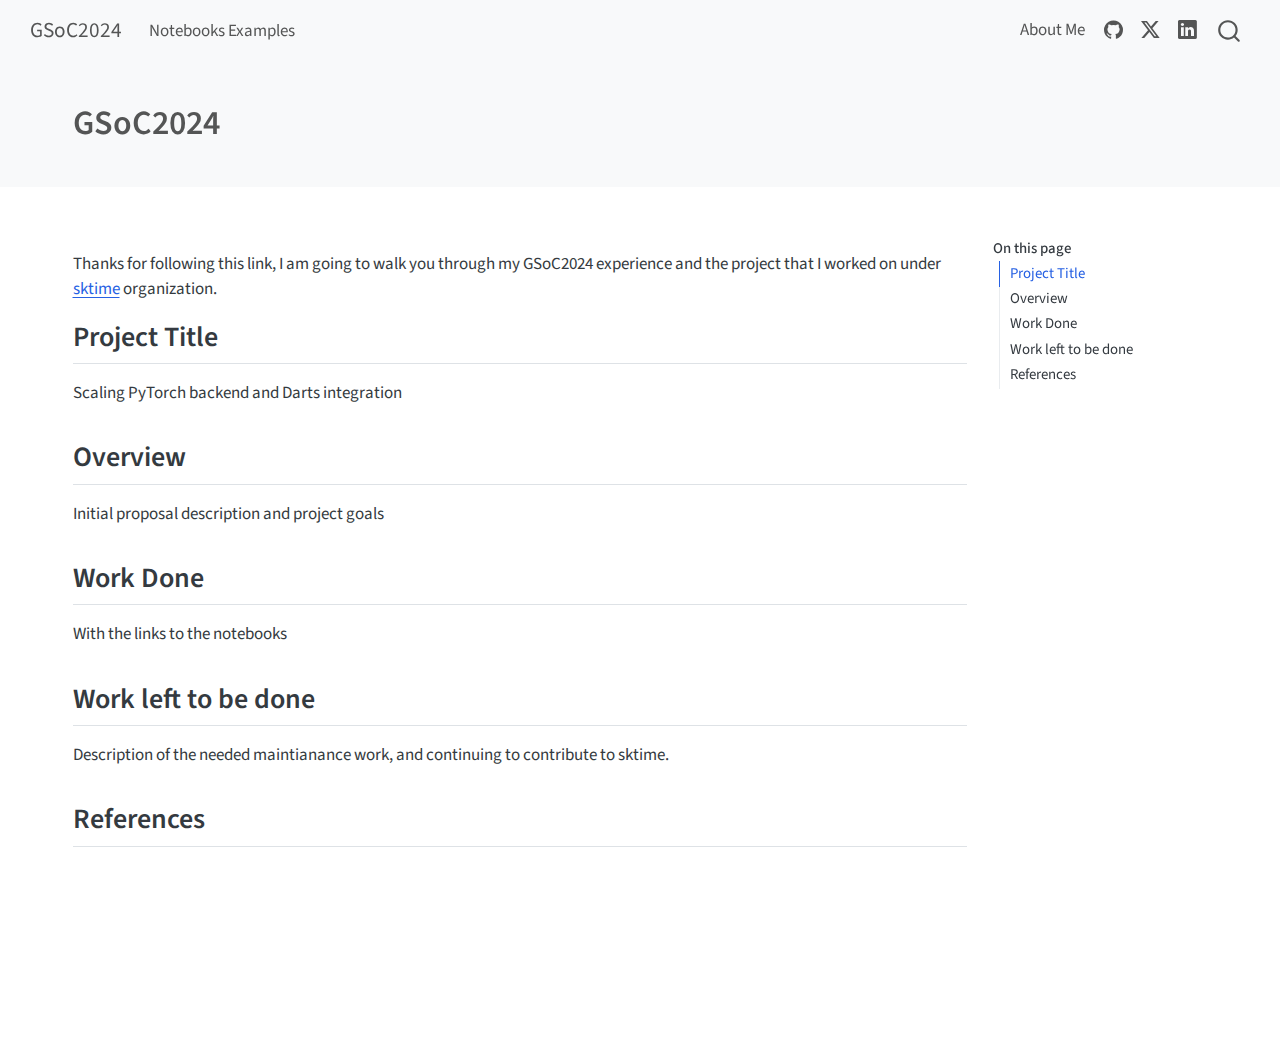
==== index.html @ 00f56cf3 "Built site for gh-pages" ====
<!DOCTYPE html>
<html xmlns="http://www.w3.org/1999/xhtml" lang="en" xml:lang="en"><head>

<meta charset="utf-8">
<meta name="generator" content="quarto-1.5.56">

<meta name="viewport" content="width=device-width, initial-scale=1.0, user-scalable=yes">


<title>GSoC2024</title>
<style>
code{white-space: pre-wrap;}
span.smallcaps{font-variant: small-caps;}
div.columns{display: flex; gap: min(4vw, 1.5em);}
div.column{flex: auto; overflow-x: auto;}
div.hanging-indent{margin-left: 1.5em; text-indent: -1.5em;}
ul.task-list{list-style: none;}
ul.task-list li input[type="checkbox"] {
  width: 0.8em;
  margin: 0 0.8em 0.2em -1em; /* quarto-specific, see https://github.com/quarto-dev/quarto-cli/issues/4556 */ 
  vertical-align: middle;
}
</style>


<script src="site_libs/quarto-nav/quarto-nav.js"></script>
<script src="site_libs/quarto-nav/headroom.min.js"></script>
<script src="site_libs/clipboard/clipboard.min.js"></script>
<script src="site_libs/quarto-search/autocomplete.umd.js"></script>
<script src="site_libs/quarto-search/fuse.min.js"></script>
<script src="site_libs/quarto-search/quarto-search.js"></script>
<meta name="quarto:offset" content="./">
<script src="site_libs/quarto-html/quarto.js"></script>
<script src="site_libs/quarto-html/popper.min.js"></script>
<script src="site_libs/quarto-html/tippy.umd.min.js"></script>
<script src="site_libs/quarto-html/anchor.min.js"></script>
<link href="site_libs/quarto-html/tippy.css" rel="stylesheet">
<link href="site_libs/quarto-html/quarto-syntax-highlighting.css" rel="stylesheet" id="quarto-text-highlighting-styles">
<script src="site_libs/bootstrap/bootstrap.min.js"></script>
<link href="site_libs/bootstrap/bootstrap-icons.css" rel="stylesheet">
<link href="site_libs/bootstrap/bootstrap.min.css" rel="stylesheet" id="quarto-bootstrap" data-mode="light">
<script id="quarto-search-options" type="application/json">{
  "location": "navbar",
  "copy-button": false,
  "collapse-after": 3,
  "panel-placement": "end",
  "type": "overlay",
  "limit": 50,
  "keyboard-shortcut": [
    "f",
    "/",
    "s"
  ],
  "show-item-context": false,
  "language": {
    "search-no-results-text": "No results",
    "search-matching-documents-text": "matching documents",
    "search-copy-link-title": "Copy link to search",
    "search-hide-matches-text": "Hide additional matches",
    "search-more-match-text": "more match in this document",
    "search-more-matches-text": "more matches in this document",
    "search-clear-button-title": "Clear",
    "search-text-placeholder": "",
    "search-detached-cancel-button-title": "Cancel",
    "search-submit-button-title": "Submit",
    "search-label": "Search"
  }
}</script>


<link rel="stylesheet" href="styles.css">
</head>

<body class="nav-fixed">

<div id="quarto-search-results"></div>
  <header id="quarto-header" class="headroom fixed-top quarto-banner">
    <nav class="navbar navbar-expand-lg " data-bs-theme="dark">
      <div class="navbar-container container-fluid">
      <div class="navbar-brand-container mx-auto">
    <a class="navbar-brand" href="./index.html">
    <span class="navbar-title">GSoC2024</span>
    </a>
  </div>
            <div id="quarto-search" class="" title="Search"></div>
          <button class="navbar-toggler" type="button" data-bs-toggle="collapse" data-bs-target="#navbarCollapse" aria-controls="navbarCollapse" role="menu" aria-expanded="false" aria-label="Toggle navigation" onclick="if (window.quartoToggleHeadroom) { window.quartoToggleHeadroom(); }">
  <span class="navbar-toggler-icon"></span>
</button>
          <div class="collapse navbar-collapse" id="navbarCollapse">
            <ul class="navbar-nav navbar-nav-scroll me-auto">
  <li class="nav-item">
    <a class="nav-link" href="./examples/examples.html"> 
<span class="menu-text">Notebooks Examples</span></a>
  </li>  
</ul>
            <ul class="navbar-nav navbar-nav-scroll ms-auto">
  <li class="nav-item">
    <a class="nav-link" href="https://fnhirwa.github.io"> 
<span class="menu-text">About Me</span></a>
  </li>  
  <li class="nav-item compact">
    <a class="nav-link" href="https://github.com/fnhirwa"> <i class="bi bi-github" role="img">
</i> 
<span class="menu-text"></span></a>
  </li>  
  <li class="nav-item compact">
    <a class="nav-link" href="https://x.com/fnhirwa"> <i class="bi bi-twitter-x" role="img">
</i> 
<span class="menu-text"></span></a>
  </li>  
  <li class="nav-item compact">
    <a class="nav-link" href="https://www.linkedin.com/in/fnhirwa"> <i class="bi bi-linkedin" role="img">
</i> 
<span class="menu-text"></span></a>
  </li>  
</ul>
          </div> <!-- /navcollapse -->
            <div class="quarto-navbar-tools">
</div>
      </div> <!-- /container-fluid -->
    </nav>
</header>
<!-- content -->
<header id="title-block-header" class="quarto-title-block default page-columns page-full">
  <div class="quarto-title-banner page-columns page-full">
    <div class="quarto-title column-page-left">
      <h1 class="title">GSoC2024</h1>
                      </div>
  </div>
    
  
  <div class="quarto-title-meta column-page-left">

      
    
      
    </div>
    
  
  </header><div id="quarto-content" class="quarto-container page-columns page-rows-contents page-layout-full page-navbar">
<!-- sidebar -->
<!-- margin-sidebar -->
    <div id="quarto-margin-sidebar" class="sidebar margin-sidebar">
        <nav id="TOC" role="doc-toc" class="toc-active">
    <h2 id="toc-title">On this page</h2>
   
  <ul>
  <li><a href="#project-title" id="toc-project-title" class="nav-link active" data-scroll-target="#project-title">Project Title</a></li>
  <li><a href="#overview" id="toc-overview" class="nav-link" data-scroll-target="#overview">Overview</a></li>
  <li><a href="#work-done" id="toc-work-done" class="nav-link" data-scroll-target="#work-done">Work Done</a></li>
  <li><a href="#work-left-to-be-done" id="toc-work-left-to-be-done" class="nav-link" data-scroll-target="#work-left-to-be-done">Work left to be done</a></li>
  <li><a href="#references" id="toc-references" class="nav-link" data-scroll-target="#references">References</a></li>
  </ul>
</nav>
    </div>
<!-- main -->
<main class="content quarto-banner-title-block column-page-left" id="quarto-document-content">





<p>Thanks for following this link, I am going to walk you through my GSoC2024 experience and the project that I worked on under <a href="">sktime</a> organization.</p>
<section id="project-title" class="level2">
<h2 class="anchored" data-anchor-id="project-title">Project Title</h2>
<p>Scaling PyTorch backend and Darts integration</p>
</section>
<section id="overview" class="level2">
<h2 class="anchored" data-anchor-id="overview">Overview</h2>
<p>Initial proposal description and project goals</p>
</section>
<section id="work-done" class="level2">
<h2 class="anchored" data-anchor-id="work-done">Work Done</h2>
<p>With the links to the notebooks</p>
</section>
<section id="work-left-to-be-done" class="level2">
<h2 class="anchored" data-anchor-id="work-left-to-be-done">Work left to be done</h2>
<p>Description of the needed maintianance work, and continuing to contribute to sktime.</p>
</section>
<section id="references" class="level2">
<h2 class="anchored" data-anchor-id="references">References</h2>


</section>

</main> <!-- /main -->
<script id="quarto-html-after-body" type="application/javascript">
window.document.addEventListener("DOMContentLoaded", function (event) {
  const toggleBodyColorMode = (bsSheetEl) => {
    const mode = bsSheetEl.getAttribute("data-mode");
    const bodyEl = window.document.querySelector("body");
    if (mode === "dark") {
      bodyEl.classList.add("quarto-dark");
      bodyEl.classList.remove("quarto-light");
    } else {
      bodyEl.classList.add("quarto-light");
      bodyEl.classList.remove("quarto-dark");
    }
  }
  const toggleBodyColorPrimary = () => {
    const bsSheetEl = window.document.querySelector("link#quarto-bootstrap");
    if (bsSheetEl) {
      toggleBodyColorMode(bsSheetEl);
    }
  }
  toggleBodyColorPrimary();  
  const icon = "";
  const anchorJS = new window.AnchorJS();
  anchorJS.options = {
    placement: 'right',
    icon: icon
  };
  anchorJS.add('.anchored');
  const isCodeAnnotation = (el) => {
    for (const clz of el.classList) {
      if (clz.startsWith('code-annotation-')) {                     
        return true;
      }
    }
    return false;
  }
  const onCopySuccess = function(e) {
    // button target
    const button = e.trigger;
    // don't keep focus
    button.blur();
    // flash "checked"
    button.classList.add('code-copy-button-checked');
    var currentTitle = button.getAttribute("title");
    button.setAttribute("title", "Copied!");
    let tooltip;
    if (window.bootstrap) {
      button.setAttribute("data-bs-toggle", "tooltip");
      button.setAttribute("data-bs-placement", "left");
      button.setAttribute("data-bs-title", "Copied!");
      tooltip = new bootstrap.Tooltip(button, 
        { trigger: "manual", 
          customClass: "code-copy-button-tooltip",
          offset: [0, -8]});
      tooltip.show();    
    }
    setTimeout(function() {
      if (tooltip) {
        tooltip.hide();
        button.removeAttribute("data-bs-title");
        button.removeAttribute("data-bs-toggle");
        button.removeAttribute("data-bs-placement");
      }
      button.setAttribute("title", currentTitle);
      button.classList.remove('code-copy-button-checked');
    }, 1000);
    // clear code selection
    e.clearSelection();
  }
  const getTextToCopy = function(trigger) {
      const codeEl = trigger.previousElementSibling.cloneNode(true);
      for (const childEl of codeEl.children) {
        if (isCodeAnnotation(childEl)) {
          childEl.remove();
        }
      }
      return codeEl.innerText;
  }
  const clipboard = new window.ClipboardJS('.code-copy-button:not([data-in-quarto-modal])', {
    text: getTextToCopy
  });
  clipboard.on('success', onCopySuccess);
  if (window.document.getElementById('quarto-embedded-source-code-modal')) {
    // For code content inside modals, clipBoardJS needs to be initialized with a container option
    // TODO: Check when it could be a function (https://github.com/zenorocha/clipboard.js/issues/860)
    const clipboardModal = new window.ClipboardJS('.code-copy-button[data-in-quarto-modal]', {
      text: getTextToCopy,
      container: window.document.getElementById('quarto-embedded-source-code-modal')
    });
    clipboardModal.on('success', onCopySuccess);
  }
    var localhostRegex = new RegExp(/^(?:http|https):\/\/localhost\:?[0-9]*\//);
    var mailtoRegex = new RegExp(/^mailto:/);
      var filterRegex = new RegExp("https:\/\/fnhirwa\.github\.io\/GSoC2024");
    var isInternal = (href) => {
        return filterRegex.test(href) || localhostRegex.test(href) || mailtoRegex.test(href);
    }
    // Inspect non-navigation links and adorn them if external
 	var links = window.document.querySelectorAll('a[href]:not(.nav-link):not(.navbar-brand):not(.toc-action):not(.sidebar-link):not(.sidebar-item-toggle):not(.pagination-link):not(.no-external):not([aria-hidden]):not(.dropdown-item):not(.quarto-navigation-tool):not(.about-link)');
    for (var i=0; i<links.length; i++) {
      const link = links[i];
      if (!isInternal(link.href)) {
        // undo the damage that might have been done by quarto-nav.js in the case of
        // links that we want to consider external
        if (link.dataset.originalHref !== undefined) {
          link.href = link.dataset.originalHref;
        }
      }
    }
  function tippyHover(el, contentFn, onTriggerFn, onUntriggerFn) {
    const config = {
      allowHTML: true,
      maxWidth: 500,
      delay: 100,
      arrow: false,
      appendTo: function(el) {
          return el.parentElement;
      },
      interactive: true,
      interactiveBorder: 10,
      theme: 'quarto',
      placement: 'bottom-start',
    };
    if (contentFn) {
      config.content = contentFn;
    }
    if (onTriggerFn) {
      config.onTrigger = onTriggerFn;
    }
    if (onUntriggerFn) {
      config.onUntrigger = onUntriggerFn;
    }
    window.tippy(el, config); 
  }
  const noterefs = window.document.querySelectorAll('a[role="doc-noteref"]');
  for (var i=0; i<noterefs.length; i++) {
    const ref = noterefs[i];
    tippyHover(ref, function() {
      // use id or data attribute instead here
      let href = ref.getAttribute('data-footnote-href') || ref.getAttribute('href');
      try { href = new URL(href).hash; } catch {}
      const id = href.replace(/^#\/?/, "");
      const note = window.document.getElementById(id);
      if (note) {
        return note.innerHTML;
      } else {
        return "";
      }
    });
  }
  const xrefs = window.document.querySelectorAll('a.quarto-xref');
  const processXRef = (id, note) => {
    // Strip column container classes
    const stripColumnClz = (el) => {
      el.classList.remove("page-full", "page-columns");
      if (el.children) {
        for (const child of el.children) {
          stripColumnClz(child);
        }
      }
    }
    stripColumnClz(note)
    if (id === null || id.startsWith('sec-')) {
      // Special case sections, only their first couple elements
      const container = document.createElement("div");
      if (note.children && note.children.length > 2) {
        container.appendChild(note.children[0].cloneNode(true));
        for (let i = 1; i < note.children.length; i++) {
          const child = note.children[i];
          if (child.tagName === "P" && child.innerText === "") {
            continue;
          } else {
            container.appendChild(child.cloneNode(true));
            break;
          }
        }
        if (window.Quarto?.typesetMath) {
          window.Quarto.typesetMath(container);
        }
        return container.innerHTML
      } else {
        if (window.Quarto?.typesetMath) {
          window.Quarto.typesetMath(note);
        }
        return note.innerHTML;
      }
    } else {
      // Remove any anchor links if they are present
      const anchorLink = note.querySelector('a.anchorjs-link');
      if (anchorLink) {
        anchorLink.remove();
      }
      if (window.Quarto?.typesetMath) {
        window.Quarto.typesetMath(note);
      }
      // TODO in 1.5, we should make sure this works without a callout special case
      if (note.classList.contains("callout")) {
        return note.outerHTML;
      } else {
        return note.innerHTML;
      }
    }
  }
  for (var i=0; i<xrefs.length; i++) {
    const xref = xrefs[i];
    tippyHover(xref, undefined, function(instance) {
      instance.disable();
      let url = xref.getAttribute('href');
      let hash = undefined; 
      if (url.startsWith('#')) {
        hash = url;
      } else {
        try { hash = new URL(url).hash; } catch {}
      }
      if (hash) {
        const id = hash.replace(/^#\/?/, "");
        const note = window.document.getElementById(id);
        if (note !== null) {
          try {
            const html = processXRef(id, note.cloneNode(true));
            instance.setContent(html);
          } finally {
            instance.enable();
            instance.show();
          }
        } else {
          // See if we can fetch this
          fetch(url.split('#')[0])
          .then(res => res.text())
          .then(html => {
            const parser = new DOMParser();
            const htmlDoc = parser.parseFromString(html, "text/html");
            const note = htmlDoc.getElementById(id);
            if (note !== null) {
              const html = processXRef(id, note);
              instance.setContent(html);
            } 
          }).finally(() => {
            instance.enable();
            instance.show();
          });
        }
      } else {
        // See if we can fetch a full url (with no hash to target)
        // This is a special case and we should probably do some content thinning / targeting
        fetch(url)
        .then(res => res.text())
        .then(html => {
          const parser = new DOMParser();
          const htmlDoc = parser.parseFromString(html, "text/html");
          const note = htmlDoc.querySelector('main.content');
          if (note !== null) {
            // This should only happen for chapter cross references
            // (since there is no id in the URL)
            // remove the first header
            if (note.children.length > 0 && note.children[0].tagName === "HEADER") {
              note.children[0].remove();
            }
            const html = processXRef(null, note);
            instance.setContent(html);
          } 
        }).finally(() => {
          instance.enable();
          instance.show();
        });
      }
    }, function(instance) {
    });
  }
      let selectedAnnoteEl;
      const selectorForAnnotation = ( cell, annotation) => {
        let cellAttr = 'data-code-cell="' + cell + '"';
        let lineAttr = 'data-code-annotation="' +  annotation + '"';
        const selector = 'span[' + cellAttr + '][' + lineAttr + ']';
        return selector;
      }
      const selectCodeLines = (annoteEl) => {
        const doc = window.document;
        const targetCell = annoteEl.getAttribute("data-target-cell");
        const targetAnnotation = annoteEl.getAttribute("data-target-annotation");
        const annoteSpan = window.document.querySelector(selectorForAnnotation(targetCell, targetAnnotation));
        const lines = annoteSpan.getAttribute("data-code-lines").split(",");
        const lineIds = lines.map((line) => {
          return targetCell + "-" + line;
        })
        let top = null;
        let height = null;
        let parent = null;
        if (lineIds.length > 0) {
            //compute the position of the single el (top and bottom and make a div)
            const el = window.document.getElementById(lineIds[0]);
            top = el.offsetTop;
            height = el.offsetHeight;
            parent = el.parentElement.parentElement;
          if (lineIds.length > 1) {
            const lastEl = window.document.getElementById(lineIds[lineIds.length - 1]);
            const bottom = lastEl.offsetTop + lastEl.offsetHeight;
            height = bottom - top;
          }
          if (top !== null && height !== null && parent !== null) {
            // cook up a div (if necessary) and position it 
            let div = window.document.getElementById("code-annotation-line-highlight");
            if (div === null) {
              div = window.document.createElement("div");
              div.setAttribute("id", "code-annotation-line-highlight");
              div.style.position = 'absolute';
              parent.appendChild(div);
            }
            div.style.top = top - 2 + "px";
            div.style.height = height + 4 + "px";
            div.style.left = 0;
            let gutterDiv = window.document.getElementById("code-annotation-line-highlight-gutter");
            if (gutterDiv === null) {
              gutterDiv = window.document.createElement("div");
              gutterDiv.setAttribute("id", "code-annotation-line-highlight-gutter");
              gutterDiv.style.position = 'absolute';
              const codeCell = window.document.getElementById(targetCell);
              const gutter = codeCell.querySelector('.code-annotation-gutter');
              gutter.appendChild(gutterDiv);
            }
            gutterDiv.style.top = top - 2 + "px";
            gutterDiv.style.height = height + 4 + "px";
          }
          selectedAnnoteEl = annoteEl;
        }
      };
      const unselectCodeLines = () => {
        const elementsIds = ["code-annotation-line-highlight", "code-annotation-line-highlight-gutter"];
        elementsIds.forEach((elId) => {
          const div = window.document.getElementById(elId);
          if (div) {
            div.remove();
          }
        });
        selectedAnnoteEl = undefined;
      };
        // Handle positioning of the toggle
    window.addEventListener(
      "resize",
      throttle(() => {
        elRect = undefined;
        if (selectedAnnoteEl) {
          selectCodeLines(selectedAnnoteEl);
        }
      }, 10)
    );
    function throttle(fn, ms) {
    let throttle = false;
    let timer;
      return (...args) => {
        if(!throttle) { // first call gets through
            fn.apply(this, args);
            throttle = true;
        } else { // all the others get throttled
            if(timer) clearTimeout(timer); // cancel #2
            timer = setTimeout(() => {
              fn.apply(this, args);
              timer = throttle = false;
            }, ms);
        }
      };
    }
      // Attach click handler to the DT
      const annoteDls = window.document.querySelectorAll('dt[data-target-cell]');
      for (const annoteDlNode of annoteDls) {
        annoteDlNode.addEventListener('click', (event) => {
          const clickedEl = event.target;
          if (clickedEl !== selectedAnnoteEl) {
            unselectCodeLines();
            const activeEl = window.document.querySelector('dt[data-target-cell].code-annotation-active');
            if (activeEl) {
              activeEl.classList.remove('code-annotation-active');
            }
            selectCodeLines(clickedEl);
            clickedEl.classList.add('code-annotation-active');
          } else {
            // Unselect the line
            unselectCodeLines();
            clickedEl.classList.remove('code-annotation-active');
          }
        });
      }
  const findCites = (el) => {
    const parentEl = el.parentElement;
    if (parentEl) {
      const cites = parentEl.dataset.cites;
      if (cites) {
        return {
          el,
          cites: cites.split(' ')
        };
      } else {
        return findCites(el.parentElement)
      }
    } else {
      return undefined;
    }
  };
  var bibliorefs = window.document.querySelectorAll('a[role="doc-biblioref"]');
  for (var i=0; i<bibliorefs.length; i++) {
    const ref = bibliorefs[i];
    const citeInfo = findCites(ref);
    if (citeInfo) {
      tippyHover(citeInfo.el, function() {
        var popup = window.document.createElement('div');
        citeInfo.cites.forEach(function(cite) {
          var citeDiv = window.document.createElement('div');
          citeDiv.classList.add('hanging-indent');
          citeDiv.classList.add('csl-entry');
          var biblioDiv = window.document.getElementById('ref-' + cite);
          if (biblioDiv) {
            citeDiv.innerHTML = biblioDiv.innerHTML;
          }
          popup.appendChild(citeDiv);
        });
        return popup.innerHTML;
      });
    }
  }
});
</script>
</div> <!-- /content -->




</body></html>
---- site_libs/quarto-html/tippy.css ----
.tippy-box[data-animation=fade][data-state=hidden]{opacity:0}[data-tippy-root]{max-width:calc(100vw - 10px)}.tippy-box{position:relative;background-color:#333;color:#fff;border-radius:4px;font-size:14px;line-height:1.4;white-space:normal;outline:0;transition-property:transform,visibility,opacity}.tippy-box[data-placement^=top]>.tippy-arrow{bottom:0}.tippy-box[data-placement^=top]>.tippy-arrow:before{bottom:-7px;left:0;border-width:8px 8px 0;border-top-color:initial;transform-origin:center top}.tippy-box[data-placement^=bottom]>.tippy-arrow{top:0}.tippy-box[data-placement^=bottom]>.tippy-arrow:before{top:-7px;left:0;border-width:0 8px 8px;border-bottom-color:initial;transform-origin:center bottom}.tippy-box[data-placement^=left]>.tippy-arrow{right:0}.tippy-box[data-placement^=left]>.tippy-arrow:before{border-width:8px 0 8px 8px;border-left-color:initial;right:-7px;transform-origin:center left}.tippy-box[data-placement^=right]>.tippy-arrow{left:0}.tippy-box[data-placement^=right]>.tippy-arrow:before{left:-7px;border-width:8px 8px 8px 0;border-right-color:initial;transform-origin:center right}.tippy-box[data-inertia][data-state=visible]{transition-timing-function:cubic-bezier(.54,1.5,.38,1.11)}.tippy-arrow{width:16px;height:16px;color:#333}.tippy-arrow:before{content:"";position:absolute;border-color:transparent;border-style:solid}.tippy-content{position:relative;padding:5px 9px;z-index:1}
---- site_libs/quarto-html/quarto-syntax-highlighting.css ----
/* quarto syntax highlight colors */
:root {
  --quarto-hl-ot-color: #003B4F;
  --quarto-hl-at-color: #657422;
  --quarto-hl-ss-color: #20794D;
  --quarto-hl-an-color: #5E5E5E;
  --quarto-hl-fu-color: #4758AB;
  --quarto-hl-st-color: #20794D;
  --quarto-hl-cf-color: #003B4F;
  --quarto-hl-op-color: #5E5E5E;
  --quarto-hl-er-color: #AD0000;
  --quarto-hl-bn-color: #AD0000;
  --quarto-hl-al-color: #AD0000;
  --quarto-hl-va-color: #111111;
  --quarto-hl-bu-color: inherit;
  --quarto-hl-ex-color: inherit;
  --quarto-hl-pp-color: #AD0000;
  --quarto-hl-in-color: #5E5E5E;
  --quarto-hl-vs-color: #20794D;
  --quarto-hl-wa-color: #5E5E5E;
  --quarto-hl-do-color: #5E5E5E;
  --quarto-hl-im-color: #00769E;
  --quarto-hl-ch-color: #20794D;
  --quarto-hl-dt-color: #AD0000;
  --quarto-hl-fl-color: #AD0000;
  --quarto-hl-co-color: #5E5E5E;
  --quarto-hl-cv-color: #5E5E5E;
  --quarto-hl-cn-color: #8f5902;
  --quarto-hl-sc-color: #5E5E5E;
  --quarto-hl-dv-color: #AD0000;
  --quarto-hl-kw-color: #003B4F;
}

/* other quarto variables */
:root {
  --quarto-font-monospace: SFMono-Regular, Menlo, Monaco, Consolas, "Liberation Mono", "Courier New", monospace;
}

pre > code.sourceCode > span {
  color: #003B4F;
}

code span {
  color: #003B4F;
}

code.sourceCode > span {
  color: #003B4F;
}

div.sourceCode,
div.sourceCode pre.sourceCode {
  color: #003B4F;
}

code span.ot {
  color: #003B4F;
  font-style: inherit;
}

code span.at {
  color: #657422;
  font-style: inherit;
}

code span.ss {
  color: #20794D;
  font-style: inherit;
}

code span.an {
  color: #5E5E5E;
  font-style: inherit;
}

code span.fu {
  color: #4758AB;
  font-style: inherit;
}

code span.st {
  color: #20794D;
  font-style: inherit;
}

code span.cf {
  color: #003B4F;
  font-weight: bold;
  font-style: inherit;
}

code span.op {
  color: #5E5E5E;
  font-style: inherit;
}

code span.er {
  color: #AD0000;
  font-style: inherit;
}

code span.bn {
  color: #AD0000;
  font-style: inherit;
}

code span.al {
  color: #AD0000;
  font-style: inherit;
}

code span.va {
  color: #111111;
  font-style: inherit;
}

code span.bu {
  font-style: inherit;
}

code span.ex {
  font-style: inherit;
}

code span.pp {
  color: #AD0000;
  font-style: inherit;
}

code span.in {
  color: #5E5E5E;
  font-style: inherit;
}

code span.vs {
  color: #20794D;
  font-style: inherit;
}

code span.wa {
  color: #5E5E5E;
  font-style: italic;
}

code span.do {
  color: #5E5E5E;
  font-style: italic;
}

code span.im {
  color: #00769E;
  font-style: inherit;
}

code span.ch {
  color: #20794D;
  font-style: inherit;
}

code span.dt {
  color: #AD0000;
  font-style: inherit;
}

code span.fl {
  color: #AD0000;
  font-style: inherit;
}

code span.co {
  color: #5E5E5E;
  font-style: inherit;
}

code span.cv {
  color: #5E5E5E;
  font-style: italic;
}

code span.cn {
  color: #8f5902;
  font-style: inherit;
}

code span.sc {
  color: #5E5E5E;
  font-style: inherit;
}

code span.dv {
  color: #AD0000;
  font-style: inherit;
}

code span.kw {
  color: #003B4F;
  font-weight: bold;
  font-style: inherit;
}

.prevent-inlining {
  content: "</";
}

/*# sourceMappingURL=debc5d5d77c3f9108843748ff7464032.css.map */
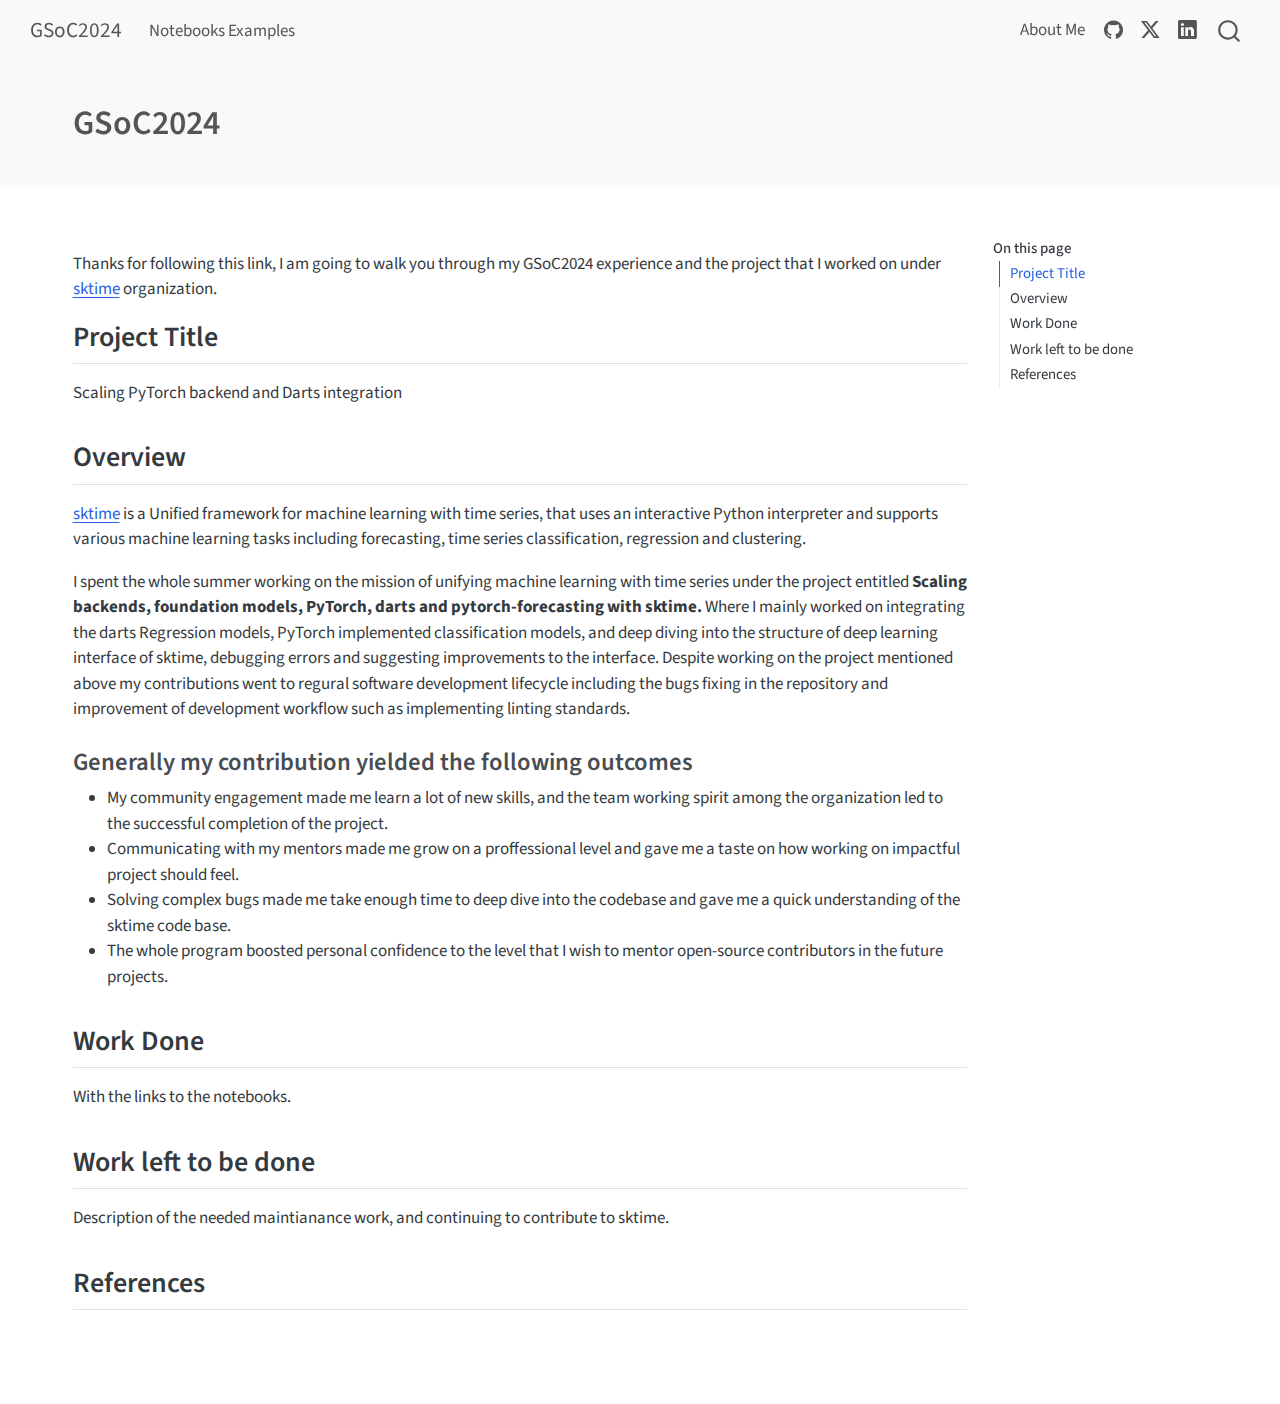
==== commit cde63bf3: "Built site for gh-pages" ====
--- a/index.html
+++ b/index.html
@@ -146,7 +146,10 @@
    
   <ul>
   <li><a href="#project-title" id="toc-project-title" class="nav-link active" data-scroll-target="#project-title">Project Title</a></li>
-  <li><a href="#overview" id="toc-overview" class="nav-link" data-scroll-target="#overview">Overview</a></li>
+  <li><a href="#overview" id="toc-overview" class="nav-link" data-scroll-target="#overview">Overview</a>
+  <ul class="collapse">
+  <li><a href="#generally-my-contribution-yielded-the-following-outcomes" id="toc-generally-my-contribution-yielded-the-following-outcomes" class="nav-link" data-scroll-target="#generally-my-contribution-yielded-the-following-outcomes">Generally my contribution yielded the following outcomes</a></li>
+  </ul></li>
   <li><a href="#work-done" id="toc-work-done" class="nav-link" data-scroll-target="#work-done">Work Done</a></li>
   <li><a href="#work-left-to-be-done" id="toc-work-left-to-be-done" class="nav-link" data-scroll-target="#work-left-to-be-done">Work left to be done</a></li>
   <li><a href="#references" id="toc-references" class="nav-link" data-scroll-target="#references">References</a></li>
@@ -167,11 +170,21 @@
 </section>
 <section id="overview" class="level2">
 <h2 class="anchored" data-anchor-id="overview">Overview</h2>
-<p>Initial proposal description and project goals</p>
+<p><a href="https://www.sktime.net/en/stable/">sktime</a> is a Unified framework for machine learning with time series, that uses an interactive Python interpreter and supports various machine learning tasks including forecasting, time series classification, regression and clustering.</p>
+<p>I spent the whole summer working on the mission of unifying machine learning with time series under the project entitled <strong>Scaling backends, foundation models, PyTorch, darts and pytorch-forecasting with sktime.</strong> Where I mainly worked on integrating the darts Regression models, PyTorch implemented classification models, and deep diving into the structure of deep learning interface of sktime, debugging errors and suggesting improvements to the interface. Despite working on the project mentioned above my contributions went to regural software development lifecycle including the bugs fixing in the repository and improvement of development workflow such as implementing linting standards.</p>
+<section id="generally-my-contribution-yielded-the-following-outcomes" class="level3">
+<h3 class="anchored" data-anchor-id="generally-my-contribution-yielded-the-following-outcomes">Generally my contribution yielded the following outcomes</h3>
+<ul>
+<li>My community engagement made me learn a lot of new skills, and the team working spirit among the organization led to the successful completion of the project.</li>
+<li>Communicating with my mentors made me grow on a proffessional level and gave me a taste on how working on impactful project should feel.</li>
+<li>Solving complex bugs made me take enough time to deep dive into the codebase and gave me a quick understanding of the sktime code base.</li>
+<li>The whole program boosted personal confidence to the level that I wish to mentor open-source contributors in the future projects.</li>
+</ul>
+</section>
 </section>
 <section id="work-done" class="level2">
 <h2 class="anchored" data-anchor-id="work-done">Work Done</h2>
-<p>With the links to the notebooks</p>
+<p>With the links to the notebooks.</p>
 </section>
 <section id="work-left-to-be-done" class="level2">
 <h2 class="anchored" data-anchor-id="work-left-to-be-done">Work left to be done</h2>
@@ -276,7 +289,7 @@
   }
     var localhostRegex = new RegExp(/^(?:http|https):\/\/localhost\:?[0-9]*\//);
     var mailtoRegex = new RegExp(/^mailto:/);
-      var filterRegex = new RegExp("https:\/\/fnhirwa\.github\.io\/GSoC2024");
+      var filterRegex = new RegExp("https:\/\/fnhirwa\.github\.io\/gsoc2024");
     var isInternal = (href) => {
         return filterRegex.test(href) || localhostRegex.test(href) || mailtoRegex.test(href);
     }
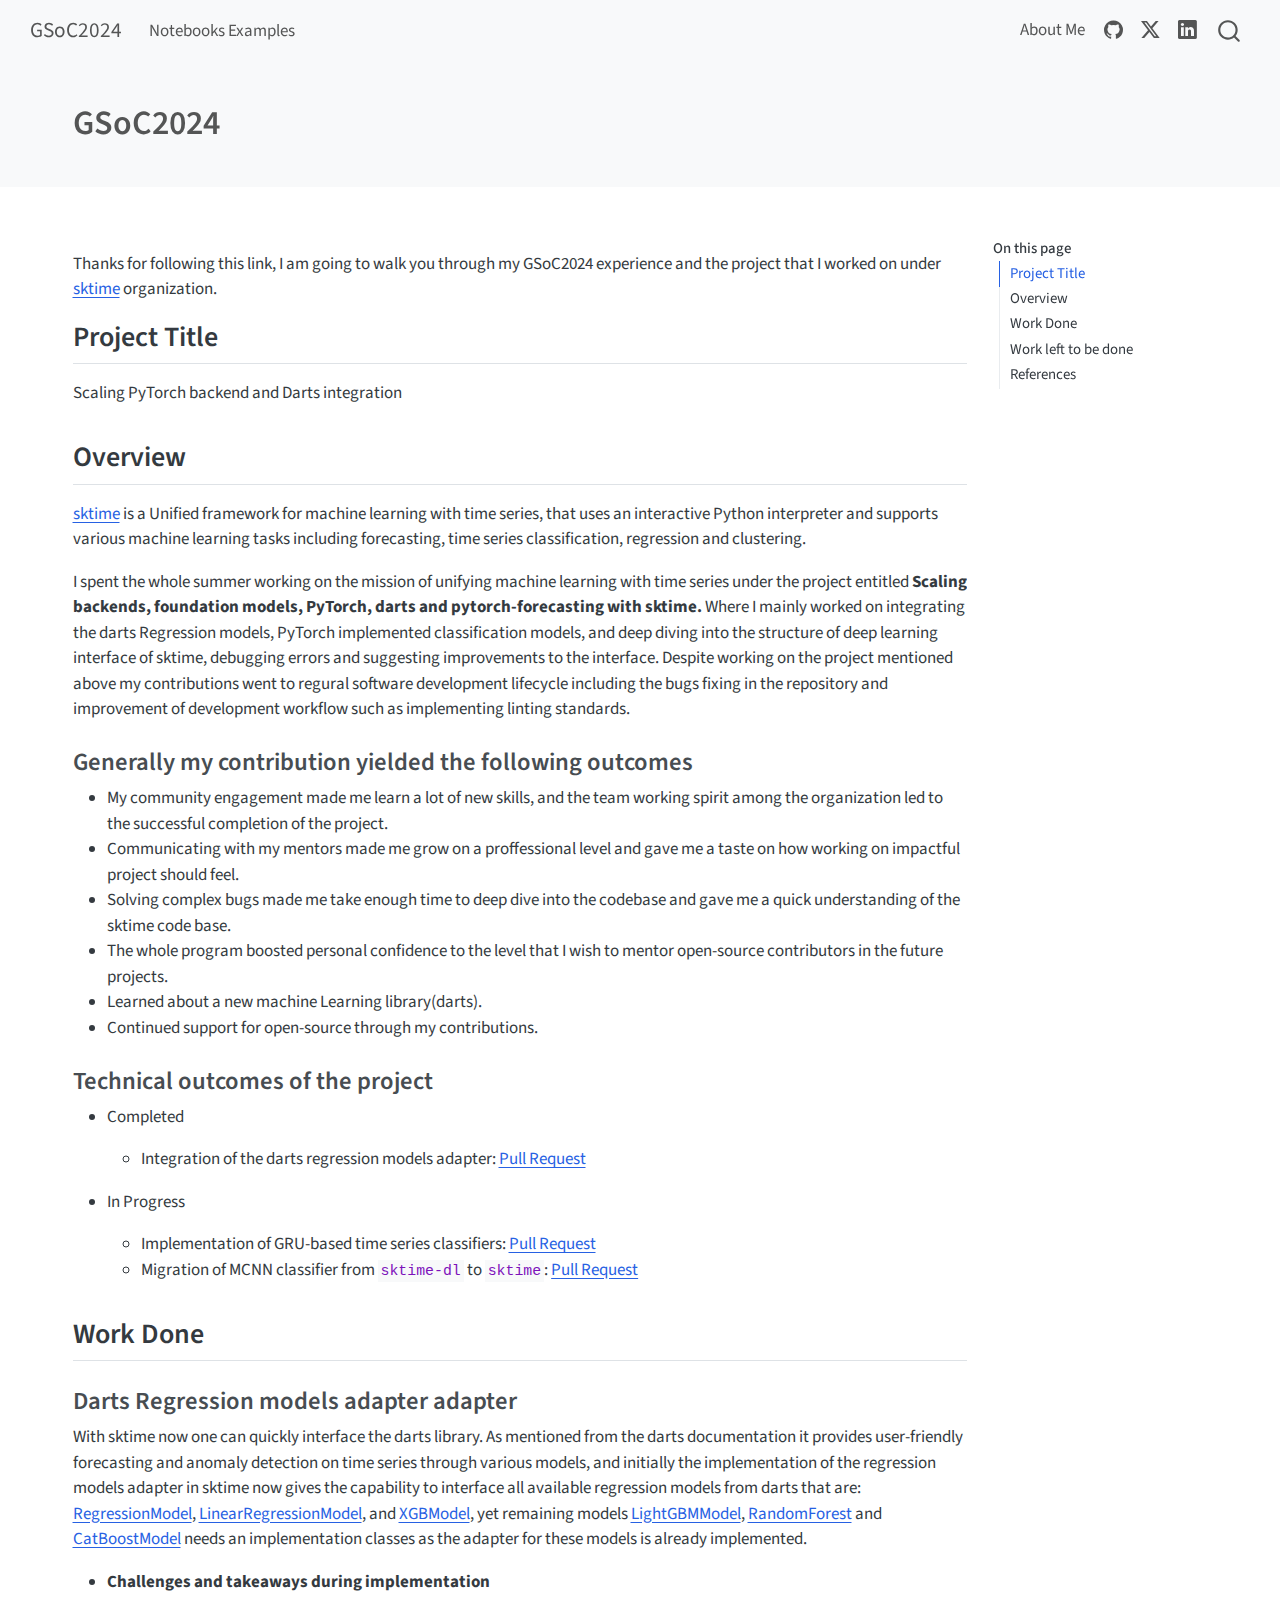
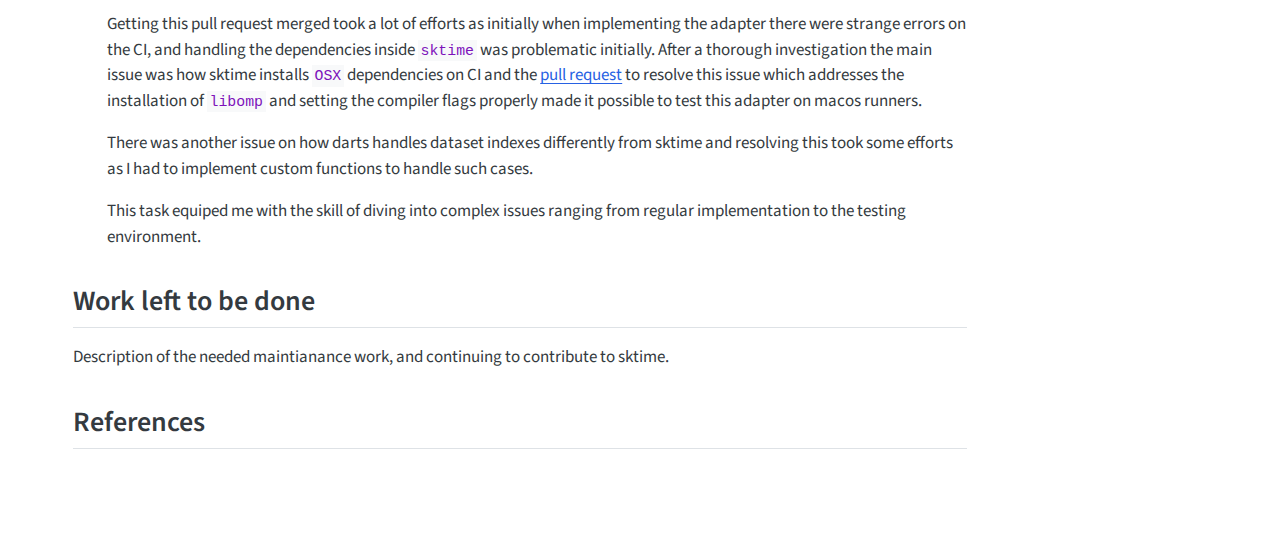
==== commit c8c087b7: "Built site for gh-pages" ====
--- a/index.html
+++ b/index.html
@@ -149,8 +149,12 @@
   <li><a href="#overview" id="toc-overview" class="nav-link" data-scroll-target="#overview">Overview</a>
   <ul class="collapse">
   <li><a href="#generally-my-contribution-yielded-the-following-outcomes" id="toc-generally-my-contribution-yielded-the-following-outcomes" class="nav-link" data-scroll-target="#generally-my-contribution-yielded-the-following-outcomes">Generally my contribution yielded the following outcomes</a></li>
+  <li><a href="#technical-outcomes-of-the-project" id="toc-technical-outcomes-of-the-project" class="nav-link" data-scroll-target="#technical-outcomes-of-the-project">Technical outcomes of the project</a></li>
   </ul></li>
-  <li><a href="#work-done" id="toc-work-done" class="nav-link" data-scroll-target="#work-done">Work Done</a></li>
+  <li><a href="#work-done" id="toc-work-done" class="nav-link" data-scroll-target="#work-done">Work Done</a>
+  <ul class="collapse">
+  <li><a href="#darts-regression-models-adapter-adapter" id="toc-darts-regression-models-adapter-adapter" class="nav-link" data-scroll-target="#darts-regression-models-adapter-adapter">Darts Regression models adapter adapter</a></li>
+  </ul></li>
   <li><a href="#work-left-to-be-done" id="toc-work-left-to-be-done" class="nav-link" data-scroll-target="#work-left-to-be-done">Work left to be done</a></li>
   <li><a href="#references" id="toc-references" class="nav-link" data-scroll-target="#references">References</a></li>
   </ul>
@@ -179,12 +183,37 @@
 <li>Communicating with my mentors made me grow on a proffessional level and gave me a taste on how working on impactful project should feel.</li>
 <li>Solving complex bugs made me take enough time to deep dive into the codebase and gave me a quick understanding of the sktime code base.</li>
 <li>The whole program boosted personal confidence to the level that I wish to mentor open-source contributors in the future projects.</li>
+<li>Learned about a new machine Learning library(darts).</li>
+<li>Continued support for open-source through my contributions.</li>
+</ul>
+</section>
+<section id="technical-outcomes-of-the-project" class="level3">
+<h3 class="anchored" data-anchor-id="technical-outcomes-of-the-project">Technical outcomes of the project</h3>
+<ul>
+<li><p>Completed</p>
+<ul>
+<li>Integration of the darts regression models adapter: <a href="https://github.com/sktime/sktime/pull/6454">Pull Request</a></li>
+</ul></li>
+<li><p>In Progress</p>
+<ul>
+<li>Implementation of GRU-based time series classifiers: <a href="https://github.com/sktime/sktime/pull/6952">Pull Request</a></li>
+<li>Migration of MCNN classifier from <code>sktime-dl</code> to <code>sktime</code>: <a href="https://github.com/sktime/sktime/pull/6763">Pull Request</a></li>
+</ul></li>
 </ul>
 </section>
 </section>
 <section id="work-done" class="level2">
 <h2 class="anchored" data-anchor-id="work-done">Work Done</h2>
-<p>With the links to the notebooks.</p>
+<section id="darts-regression-models-adapter-adapter" class="level3">
+<h3 class="anchored" data-anchor-id="darts-regression-models-adapter-adapter">Darts Regression models adapter adapter</h3>
+<p>With sktime now one can quickly interface the darts library. As mentioned from the darts documentation it provides user-friendly forecasting and anomaly detection on time series through various models, and initially the implementation of the regression models adapter in sktime now gives the capability to interface all available regression models from darts that are: <a href="https://unit8co.github.io/darts/generated_api/darts.models.forecasting.regression_model.html#darts.models.forecasting.regression_model.RegressionModel">RegressionModel</a>, <a href="https://unit8co.github.io/darts/generated_api/darts.models.forecasting.linear_regression_model.html#darts.models.forecasting.linear_regression_model.LinearRegressionModel">LinearRegressionModel</a>, and <a href="https://unit8co.github.io/darts/generated_api/darts.models.forecasting.xgboost.html#darts.models.forecasting.xgboost.XGBModel">XGBModel</a>, yet remaining models <a href="https://unit8co.github.io/darts/generated_api/darts.models.forecasting.lgbm.html#darts.models.forecasting.lgbm.LightGBMModel">LightGBMModel</a>, <a href="https://unit8co.github.io/darts/generated_api/darts.models.forecasting.random_forest.html#darts.models.forecasting.random_forest.RandomForest">RandomForest</a> and <a href="https://unit8co.github.io/darts/generated_api/darts.models.forecasting.catboost_model.html#darts.models.forecasting.catboost_model.CatBoostModel">CatBoostModel</a> needs an implementation classes as the adapter for these models is already implemented.</p>
+<ul>
+<li><p><strong>Challenges and takeaways during implementation</strong></p>
+<p>Getting this pull request merged took a lot of efforts as initially when implementing the adapter there were strange errors on the CI, and handling the dependencies inside <code>sktime</code> was problematic initially. After a thorough investigation the main issue was how sktime installs <code>OSX</code> dependencies on CI and the <a href="https://github.com/sktime/sktime/pull/6926">pull request</a> to resolve this issue which addresses the installation of <code>libomp</code> and setting the compiler flags properly made it possible to test this adapter on macos runners.</p>
+<p>There was another issue on how darts handles dataset indexes differently from sktime and resolving this took some efforts as I had to implement custom functions to handle such cases.</p>
+<p>This task equiped me with the skill of diving into complex issues ranging from regular implementation to the testing environment.</p></li>
+</ul>
+</section>
 </section>
 <section id="work-left-to-be-done" class="level2">
 <h2 class="anchored" data-anchor-id="work-left-to-be-done">Work left to be done</h2>
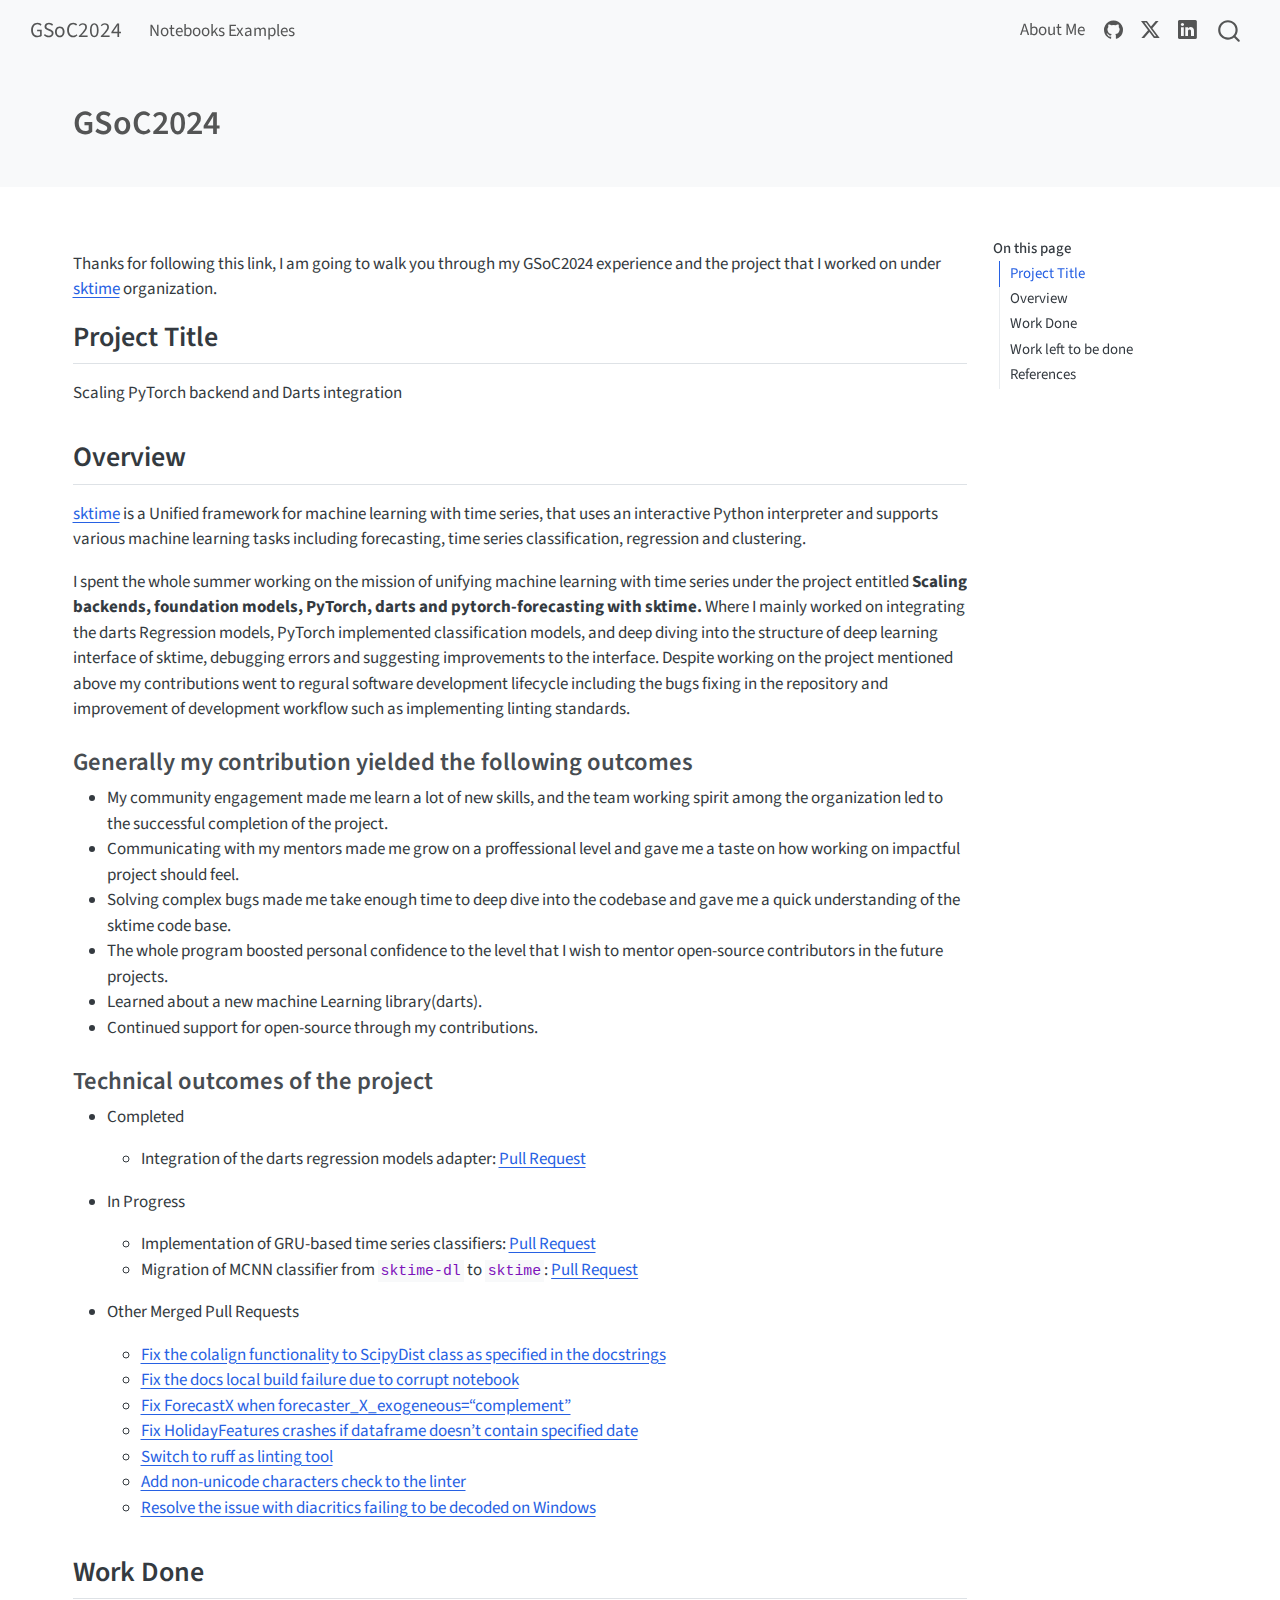
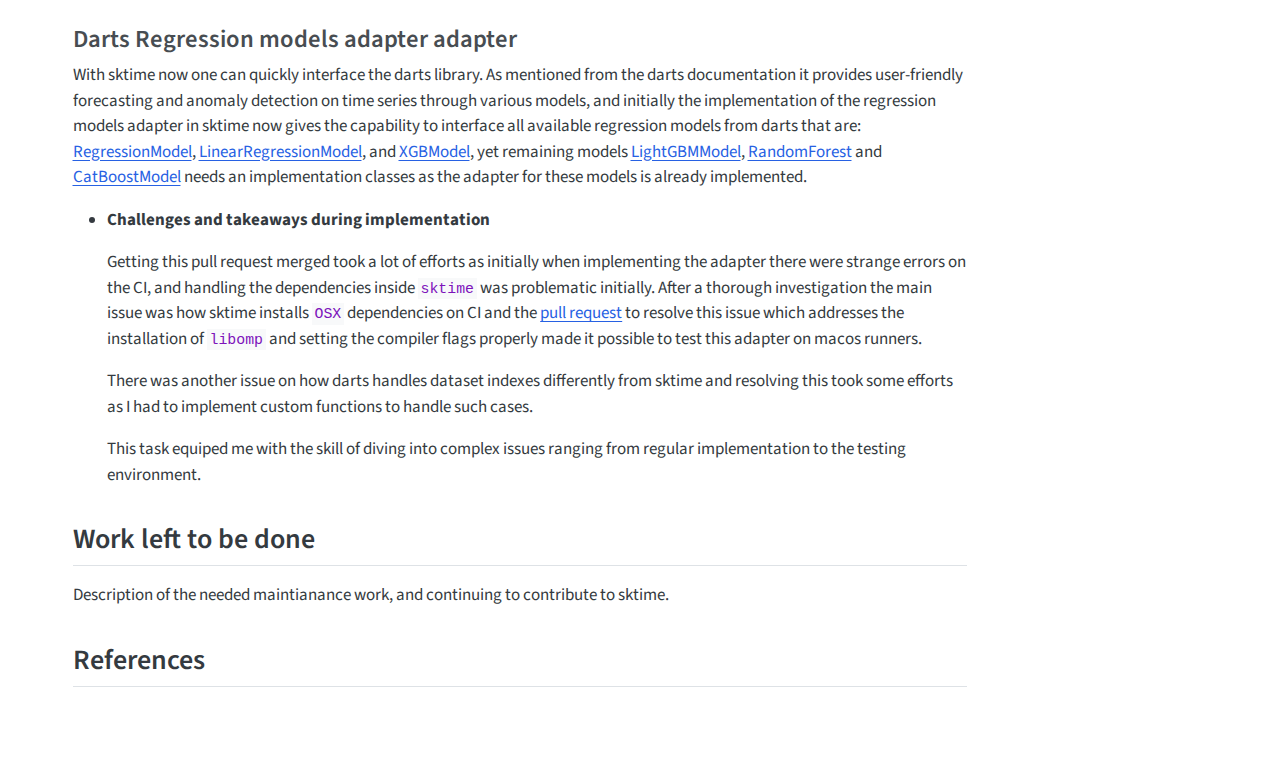
==== commit 5b4efb2b: "Built site for gh-pages" ====
--- a/index.html
+++ b/index.html
@@ -199,6 +199,16 @@
 <li>Implementation of GRU-based time series classifiers: <a href="https://github.com/sktime/sktime/pull/6952">Pull Request</a></li>
 <li>Migration of MCNN classifier from <code>sktime-dl</code> to <code>sktime</code>: <a href="https://github.com/sktime/sktime/pull/6763">Pull Request</a></li>
 </ul></li>
+<li><p>Other Merged Pull Requests</p>
+<ul>
+<li><a href="https://github.com/sktime/sktime/pull/6110">Fix the colalign functionality to ScipyDist class as specified in the docstrings</a></li>
+<li><a href="https://github.com/sktime/sktime/pull/6426">Fix the docs local build failure due to corrupt notebook</a></li>
+<li><a href="https://github.com/sktime/sktime/pull/6433">Fix ForecastX when forecaster_X_exogeneous=“complement”</a></li>
+<li><a href="https://github.com/sktime/sktime/pull/6550">Fix HolidayFeatures crashes if dataframe doesn’t contain specified date</a></li>
+<li><a href="https://github.com/sktime/sktime/pull/6676">Switch to ruff as linting tool</a></li>
+<li><a href="https://github.com/sktime/sktime/pull/6807">Add non-unicode characters check to the linter</a></li>
+<li><a href="https://github.com/sktime/sktime/pull/6862/files">Resolve the issue with diacritics failing to be decoded on Windows</a></li>
+</ul></li>
 </ul>
 </section>
 </section>
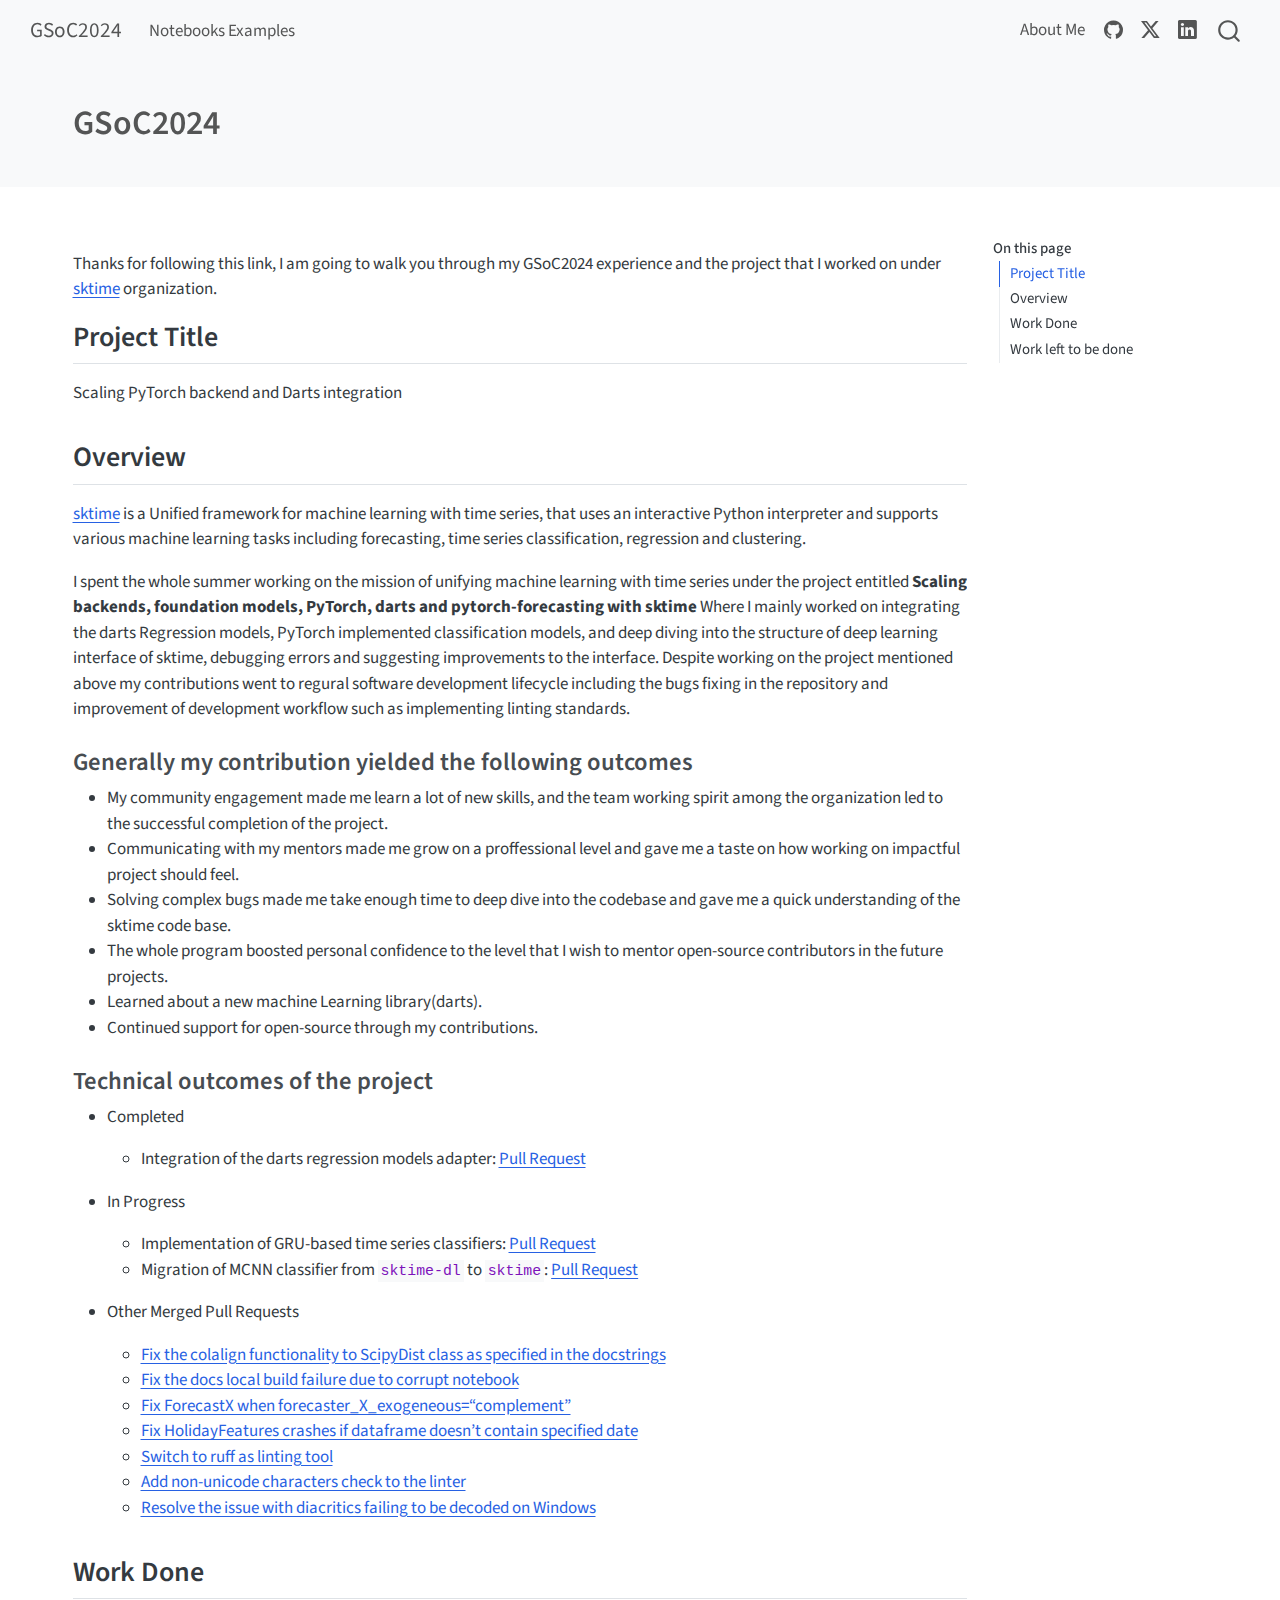
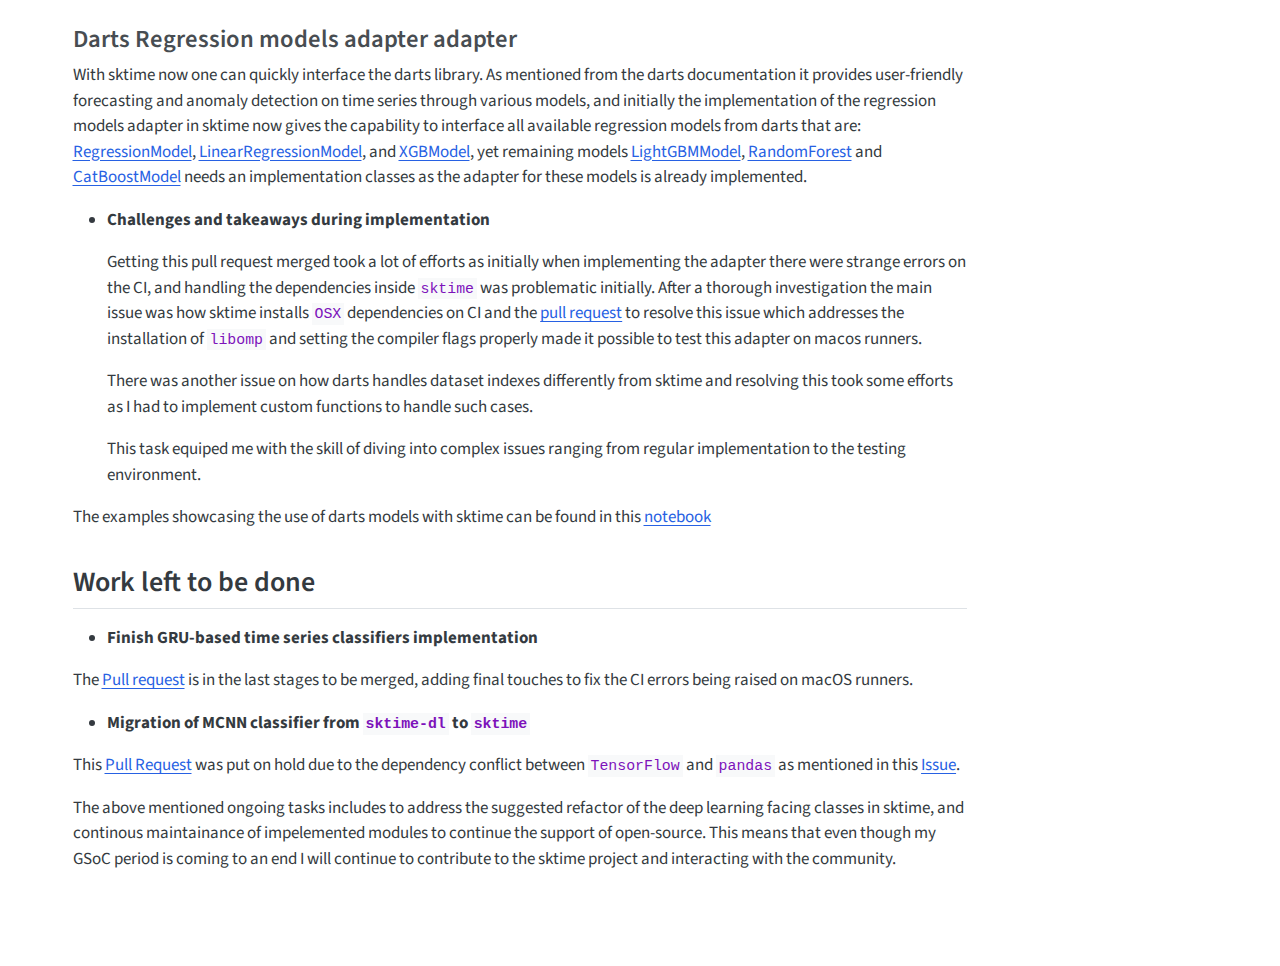
==== commit bca3879a: "Built site for gh-pages" ====
--- a/index.html
+++ b/index.html
@@ -89,7 +89,7 @@
           <div class="collapse navbar-collapse" id="navbarCollapse">
             <ul class="navbar-nav navbar-nav-scroll me-auto">
   <li class="nav-item">
-    <a class="nav-link" href="./examples/examples.html"> 
+    <a class="nav-link" href="./examples"> 
 <span class="menu-text">Notebooks Examples</span></a>
   </li>  
 </ul>
@@ -156,7 +156,6 @@
   <li><a href="#darts-regression-models-adapter-adapter" id="toc-darts-regression-models-adapter-adapter" class="nav-link" data-scroll-target="#darts-regression-models-adapter-adapter">Darts Regression models adapter adapter</a></li>
   </ul></li>
   <li><a href="#work-left-to-be-done" id="toc-work-left-to-be-done" class="nav-link" data-scroll-target="#work-left-to-be-done">Work left to be done</a></li>
-  <li><a href="#references" id="toc-references" class="nav-link" data-scroll-target="#references">References</a></li>
   </ul>
 </nav>
     </div>
@@ -167,7 +166,7 @@
 
 
 
-<p>Thanks for following this link, I am going to walk you through my GSoC2024 experience and the project that I worked on under <a href="">sktime</a> organization.</p>
+<p>Thanks for following this link, I am going to walk you through my GSoC2024 experience and the project that I worked on under <a href="https://www.sktime.net/en/stable/">sktime</a> organization.</p>
 <section id="project-title" class="level2">
 <h2 class="anchored" data-anchor-id="project-title">Project Title</h2>
 <p>Scaling PyTorch backend and Darts integration</p>
@@ -175,7 +174,7 @@
 <section id="overview" class="level2">
 <h2 class="anchored" data-anchor-id="overview">Overview</h2>
 <p><a href="https://www.sktime.net/en/stable/">sktime</a> is a Unified framework for machine learning with time series, that uses an interactive Python interpreter and supports various machine learning tasks including forecasting, time series classification, regression and clustering.</p>
-<p>I spent the whole summer working on the mission of unifying machine learning with time series under the project entitled <strong>Scaling backends, foundation models, PyTorch, darts and pytorch-forecasting with sktime.</strong> Where I mainly worked on integrating the darts Regression models, PyTorch implemented classification models, and deep diving into the structure of deep learning interface of sktime, debugging errors and suggesting improvements to the interface. Despite working on the project mentioned above my contributions went to regural software development lifecycle including the bugs fixing in the repository and improvement of development workflow such as implementing linting standards.</p>
+<p>I spent the whole summer working on the mission of unifying machine learning with time series under the project entitled <strong>Scaling backends, foundation models, PyTorch, darts and pytorch-forecasting with sktime</strong> Where I mainly worked on integrating the darts Regression models, PyTorch implemented classification models, and deep diving into the structure of deep learning interface of sktime, debugging errors and suggesting improvements to the interface. Despite working on the project mentioned above my contributions went to regural software development lifecycle including the bugs fixing in the repository and improvement of development workflow such as implementing linting standards.</p>
 <section id="generally-my-contribution-yielded-the-following-outcomes" class="level3">
 <h3 class="anchored" data-anchor-id="generally-my-contribution-yielded-the-following-outcomes">Generally my contribution yielded the following outcomes</h3>
 <ul>
@@ -223,14 +222,20 @@
 <p>There was another issue on how darts handles dataset indexes differently from sktime and resolving this took some efforts as I had to implement custom functions to handle such cases.</p>
 <p>This task equiped me with the skill of diving into complex issues ranging from regular implementation to the testing environment.</p></li>
 </ul>
+<p>The examples showcasing the use of darts models with sktime can be found in this <a href="https://fnhirwa.github.io/gsoc2024/examples/darts_examples.html">notebook</a></p>
 </section>
 </section>
 <section id="work-left-to-be-done" class="level2">
 <h2 class="anchored" data-anchor-id="work-left-to-be-done">Work left to be done</h2>
-<p>Description of the needed maintianance work, and continuing to contribute to sktime.</p>
-</section>
-<section id="references" class="level2">
-<h2 class="anchored" data-anchor-id="references">References</h2>
+<ul>
+<li><strong>Finish GRU-based time series classifiers implementation</strong></li>
+</ul>
+<p>The <a href="https://github.com/sktime/sktime/pull/6952">Pull request</a> is in the last stages to be merged, adding final touches to fix the CI errors being raised on macOS runners.</p>
+<ul>
+<li><strong>Migration of MCNN classifier from <code>sktime-dl</code> to <code>sktime</code></strong></li>
+</ul>
+<p>This <a href="https://github.com/sktime/sktime/pull/6763">Pull Request</a> was put on hold due to the dependency conflict between <code>TensorFlow</code> and <code>pandas</code> as mentioned in this <a href="https://github.com/sktime/sktime/issues/6826">Issue</a>.</p>
+<p>The above mentioned ongoing tasks includes to address the suggested refactor of the deep learning facing classes in sktime, and continous maintainance of impelemented modules to continue the support of open-source. This means that even though my GSoC period is coming to an end I will continue to contribute to the sktime project and interacting with the community.</p>
 
 
 </section>
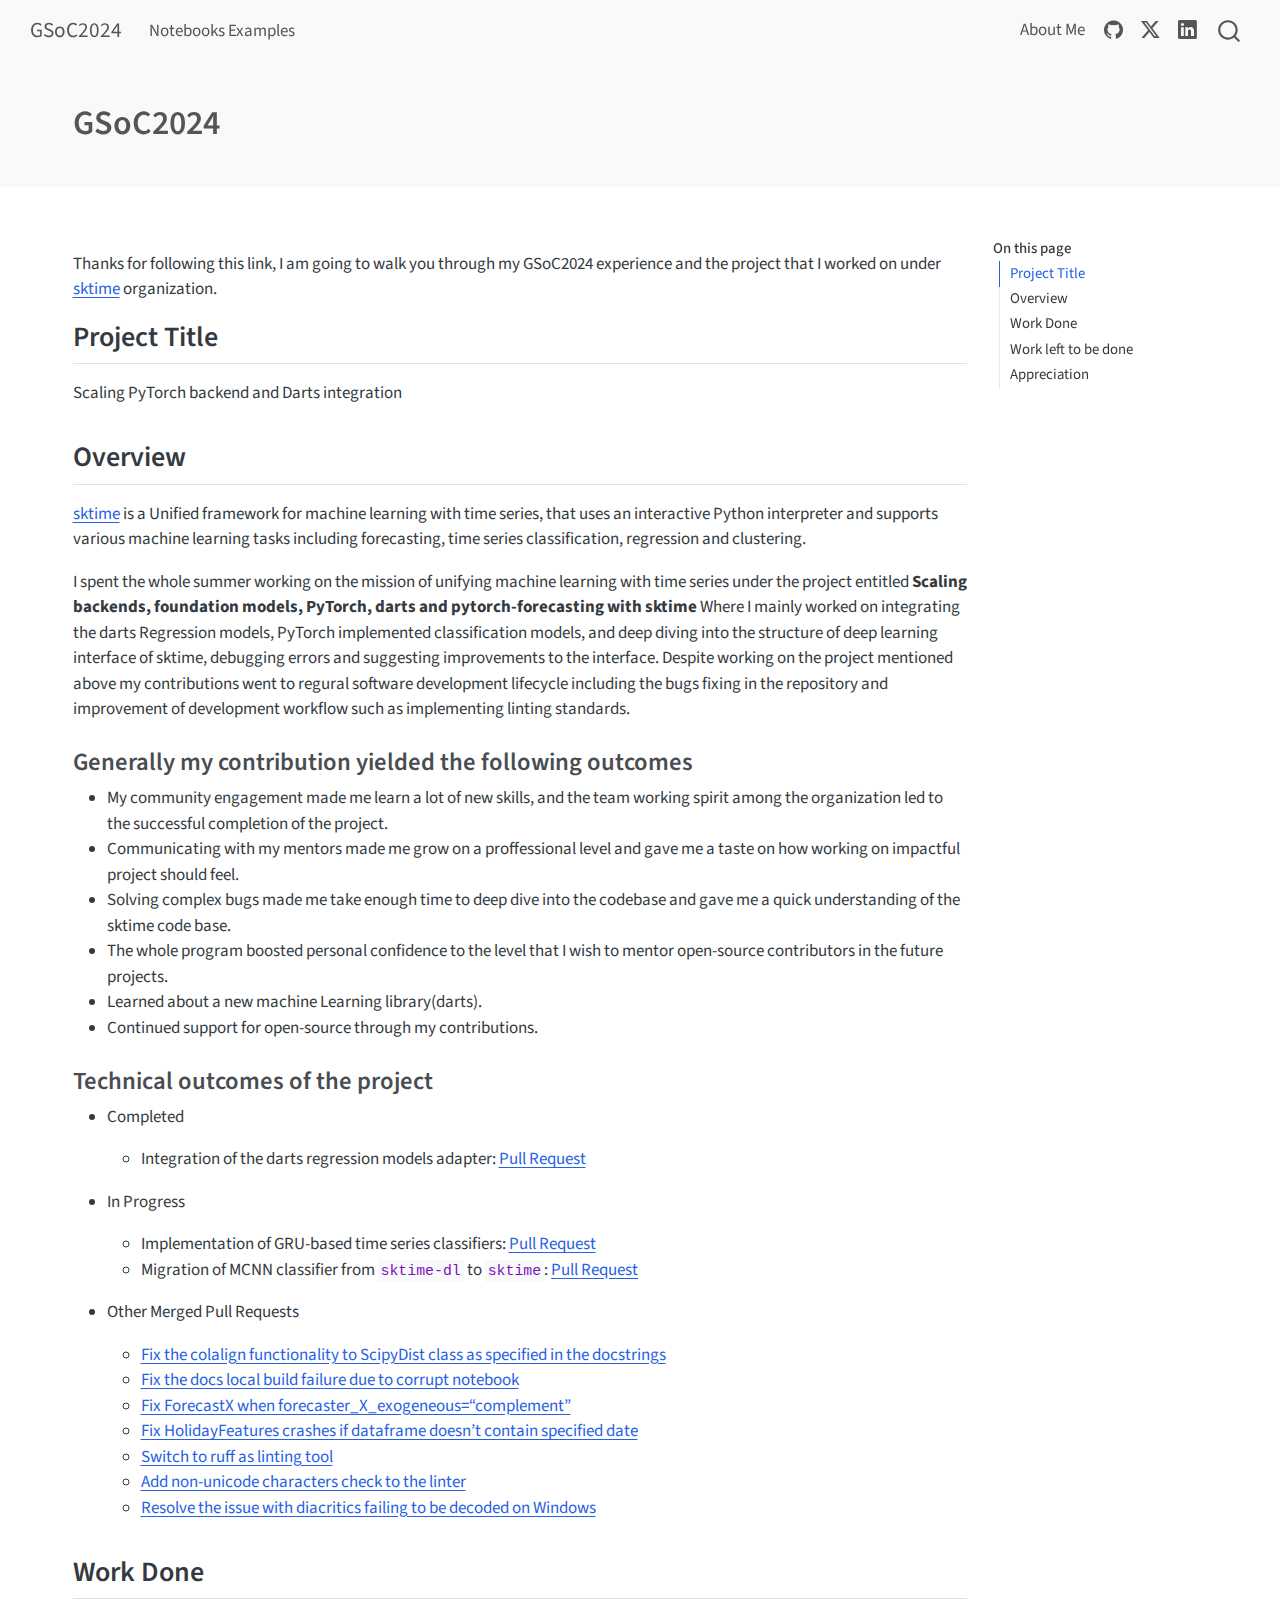
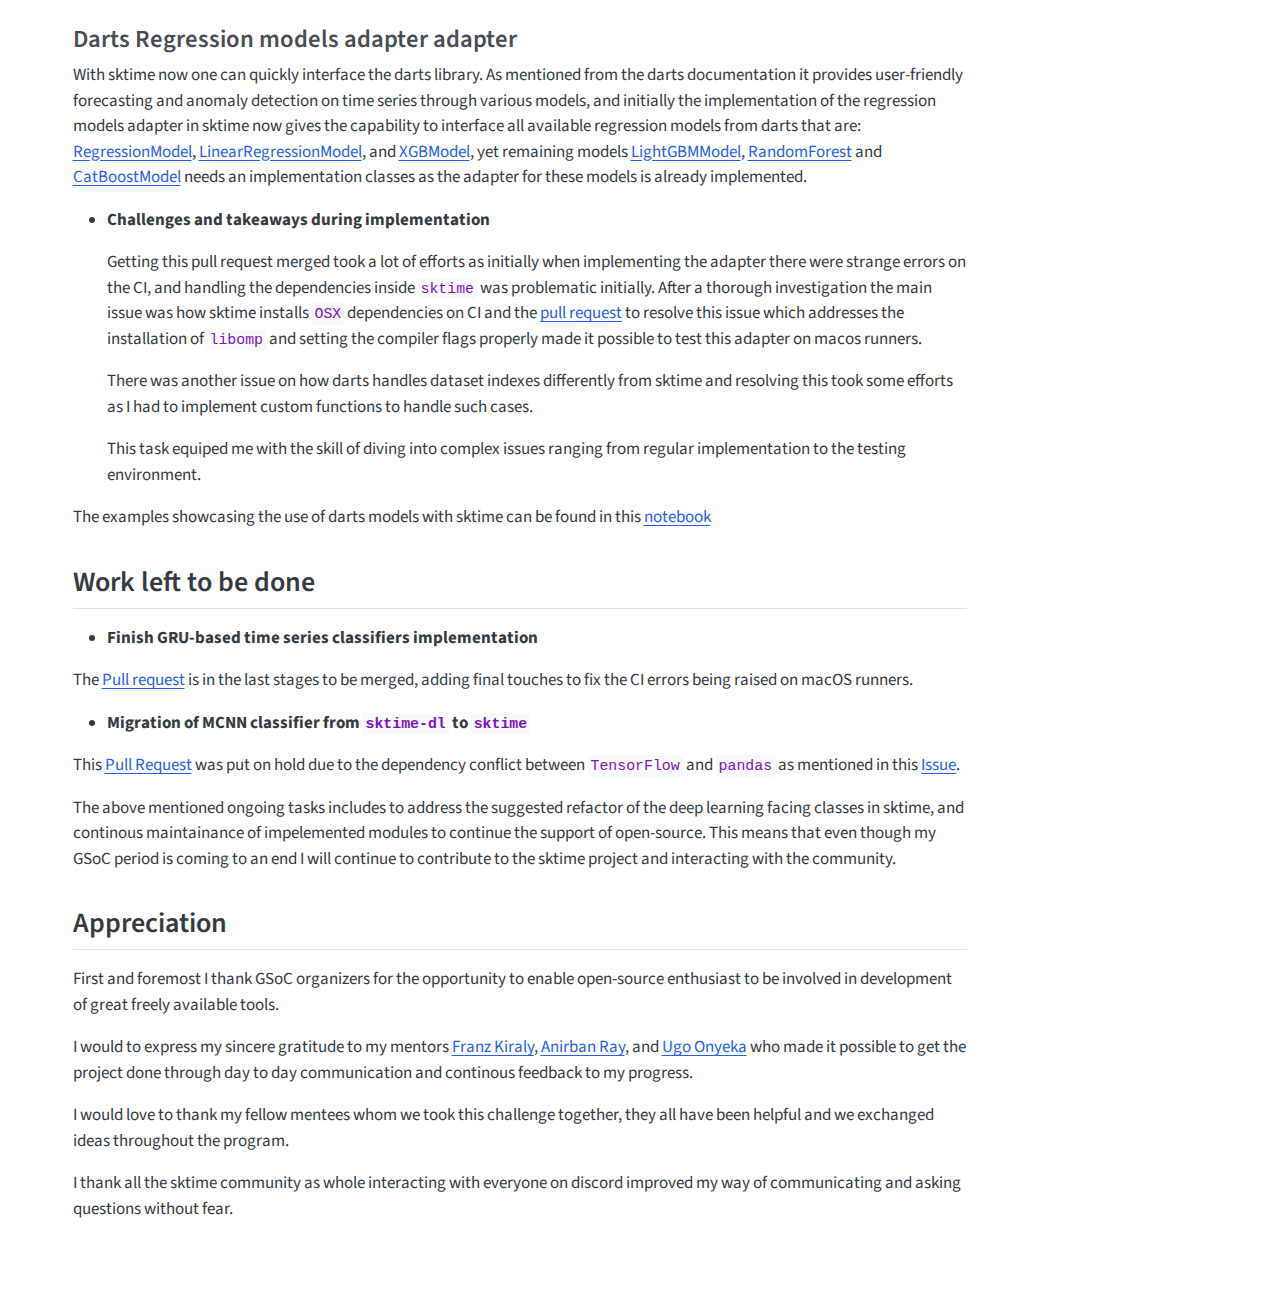
==== commit 3e3a0077: "Built site for gh-pages" ====
--- a/index.html
+++ b/index.html
@@ -156,6 +156,7 @@
   <li><a href="#darts-regression-models-adapter-adapter" id="toc-darts-regression-models-adapter-adapter" class="nav-link" data-scroll-target="#darts-regression-models-adapter-adapter">Darts Regression models adapter adapter</a></li>
   </ul></li>
   <li><a href="#work-left-to-be-done" id="toc-work-left-to-be-done" class="nav-link" data-scroll-target="#work-left-to-be-done">Work left to be done</a></li>
+  <li><a href="#appreciation" id="toc-appreciation" class="nav-link" data-scroll-target="#appreciation">Appreciation</a></li>
   </ul>
 </nav>
     </div>
@@ -236,6 +237,13 @@
 </ul>
 <p>This <a href="https://github.com/sktime/sktime/pull/6763">Pull Request</a> was put on hold due to the dependency conflict between <code>TensorFlow</code> and <code>pandas</code> as mentioned in this <a href="https://github.com/sktime/sktime/issues/6826">Issue</a>.</p>
 <p>The above mentioned ongoing tasks includes to address the suggested refactor of the deep learning facing classes in sktime, and continous maintainance of impelemented modules to continue the support of open-source. This means that even though my GSoC period is coming to an end I will continue to contribute to the sktime project and interacting with the community.</p>
+</section>
+<section id="appreciation" class="level2">
+<h2 class="anchored" data-anchor-id="appreciation">Appreciation</h2>
+<p>First and foremost I thank GSoC organizers for the opportunity to enable open-source enthusiast to be involved in development of great freely available tools.</p>
+<p>I would to express my sincere gratitude to my mentors <a href="https://github.com/fkiraly">Franz Kiraly</a>, <a href="https://github.com/yarnabrina">Anirban Ray</a>, and <a href="https://github.com/onyekaugochukwu">Ugo Onyeka</a> who made it possible to get the project done through day to day communication and continous feedback to my progress.</p>
+<p>I would love to thank my fellow mentees whom we took this challenge together, they all have been helpful and we exchanged ideas throughout the program.</p>
+<p>I thank all the sktime community as whole interacting with everyone on discord improved my way of communicating and asking questions without fear.</p>
 
 
 </section>
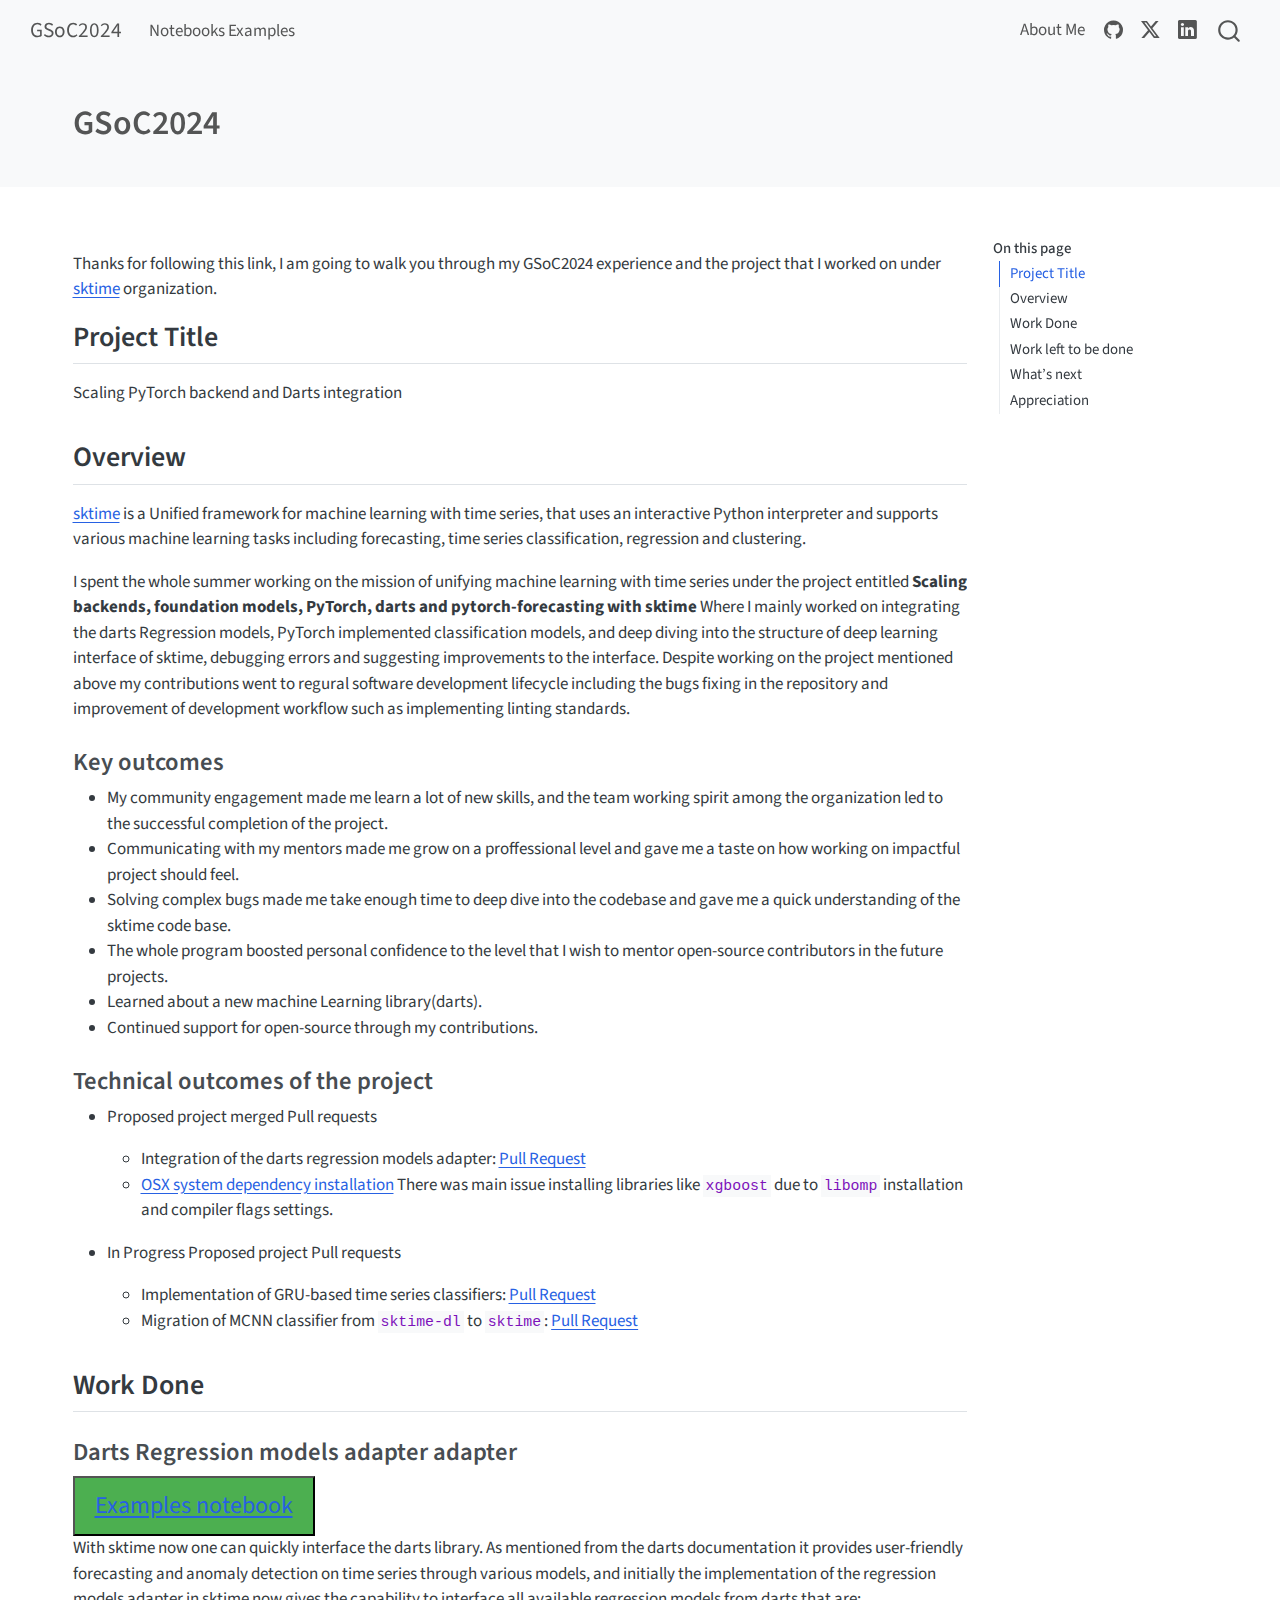
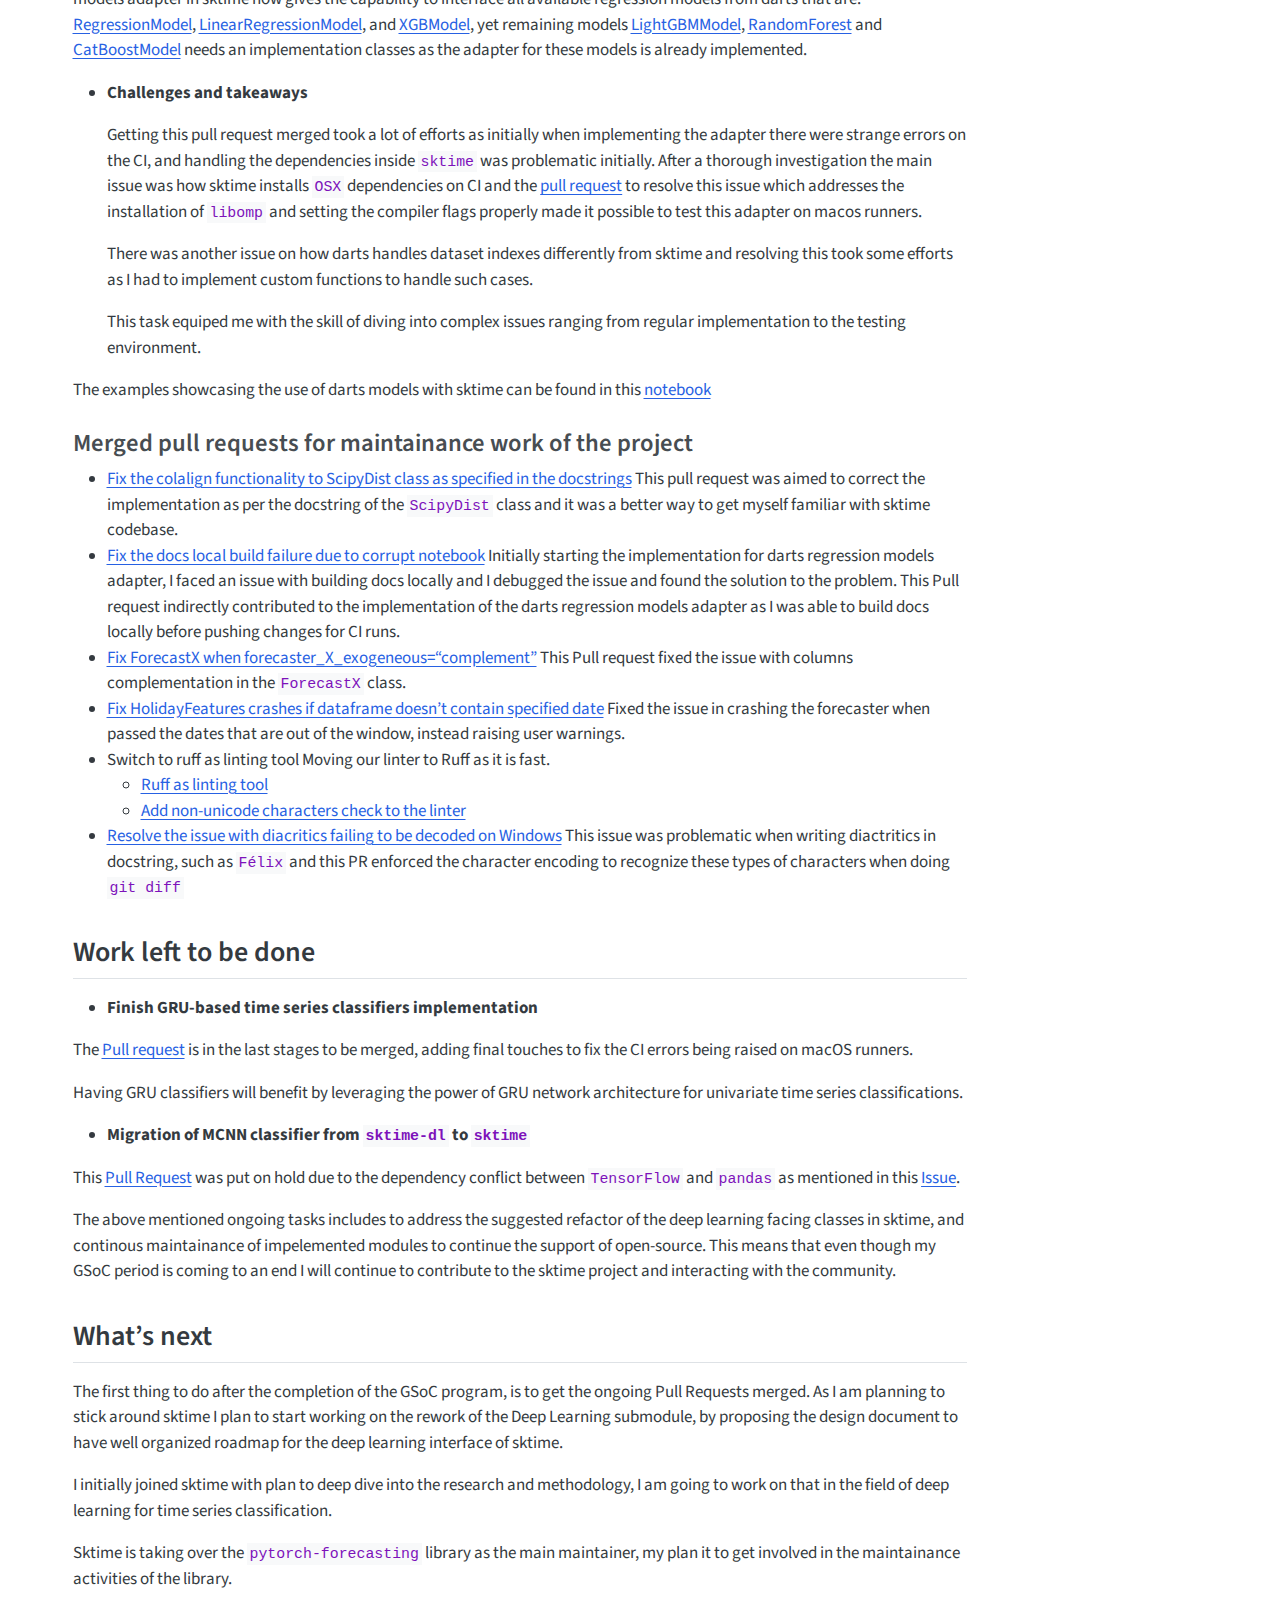
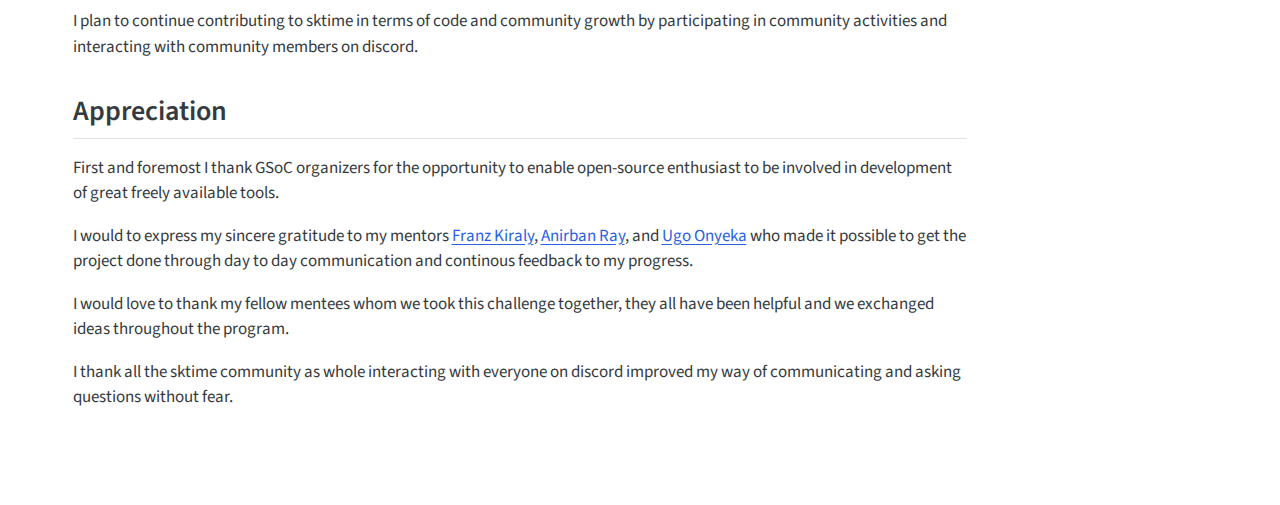
==== commit f5b8f096: "Built site for gh-pages" ====
--- a/index.html
+++ b/index.html
@@ -148,14 +148,16 @@
   <li><a href="#project-title" id="toc-project-title" class="nav-link active" data-scroll-target="#project-title">Project Title</a></li>
   <li><a href="#overview" id="toc-overview" class="nav-link" data-scroll-target="#overview">Overview</a>
   <ul class="collapse">
-  <li><a href="#generally-my-contribution-yielded-the-following-outcomes" id="toc-generally-my-contribution-yielded-the-following-outcomes" class="nav-link" data-scroll-target="#generally-my-contribution-yielded-the-following-outcomes">Generally my contribution yielded the following outcomes</a></li>
+  <li><a href="#key-outcomes" id="toc-key-outcomes" class="nav-link" data-scroll-target="#key-outcomes">Key outcomes</a></li>
   <li><a href="#technical-outcomes-of-the-project" id="toc-technical-outcomes-of-the-project" class="nav-link" data-scroll-target="#technical-outcomes-of-the-project">Technical outcomes of the project</a></li>
   </ul></li>
   <li><a href="#work-done" id="toc-work-done" class="nav-link" data-scroll-target="#work-done">Work Done</a>
   <ul class="collapse">
   <li><a href="#darts-regression-models-adapter-adapter" id="toc-darts-regression-models-adapter-adapter" class="nav-link" data-scroll-target="#darts-regression-models-adapter-adapter">Darts Regression models adapter adapter</a></li>
+  <li><a href="#merged-pull-requests-for-maintainance-work-of-the-project" id="toc-merged-pull-requests-for-maintainance-work-of-the-project" class="nav-link" data-scroll-target="#merged-pull-requests-for-maintainance-work-of-the-project">Merged pull requests for maintainance work of the project</a></li>
   </ul></li>
   <li><a href="#work-left-to-be-done" id="toc-work-left-to-be-done" class="nav-link" data-scroll-target="#work-left-to-be-done">Work left to be done</a></li>
+  <li><a href="#whats-next" id="toc-whats-next" class="nav-link" data-scroll-target="#whats-next">What’s next</a></li>
   <li><a href="#appreciation" id="toc-appreciation" class="nav-link" data-scroll-target="#appreciation">Appreciation</a></li>
   </ul>
 </nav>
@@ -176,8 +178,8 @@
 <h2 class="anchored" data-anchor-id="overview">Overview</h2>
 <p><a href="https://www.sktime.net/en/stable/">sktime</a> is a Unified framework for machine learning with time series, that uses an interactive Python interpreter and supports various machine learning tasks including forecasting, time series classification, regression and clustering.</p>
 <p>I spent the whole summer working on the mission of unifying machine learning with time series under the project entitled <strong>Scaling backends, foundation models, PyTorch, darts and pytorch-forecasting with sktime</strong> Where I mainly worked on integrating the darts Regression models, PyTorch implemented classification models, and deep diving into the structure of deep learning interface of sktime, debugging errors and suggesting improvements to the interface. Despite working on the project mentioned above my contributions went to regural software development lifecycle including the bugs fixing in the repository and improvement of development workflow such as implementing linting standards.</p>
-<section id="generally-my-contribution-yielded-the-following-outcomes" class="level3">
-<h3 class="anchored" data-anchor-id="generally-my-contribution-yielded-the-following-outcomes">Generally my contribution yielded the following outcomes</h3>
+<section id="key-outcomes" class="level3">
+<h3 class="anchored" data-anchor-id="key-outcomes">Key outcomes</h3>
 <ul>
 <li>My community engagement made me learn a lot of new skills, and the team working spirit among the organization led to the successful completion of the project.</li>
 <li>Communicating with my mentors made me grow on a proffessional level and gave me a taste on how working on impactful project should feel.</li>
@@ -190,24 +192,15 @@
 <section id="technical-outcomes-of-the-project" class="level3">
 <h3 class="anchored" data-anchor-id="technical-outcomes-of-the-project">Technical outcomes of the project</h3>
 <ul>
-<li><p>Completed</p>
+<li><p>Proposed project merged Pull requests</p>
 <ul>
 <li>Integration of the darts regression models adapter: <a href="https://github.com/sktime/sktime/pull/6454">Pull Request</a></li>
+<li><a href="https://github.com/sktime/sktime/pull/6926">OSX system dependency installation</a> There was main issue installing libraries like <code>xgboost</code> due to <code>libomp</code> installation and compiler flags settings.</li>
 </ul></li>
-<li><p>In Progress</p>
+<li><p>In Progress Proposed project Pull requests</p>
 <ul>
 <li>Implementation of GRU-based time series classifiers: <a href="https://github.com/sktime/sktime/pull/6952">Pull Request</a></li>
 <li>Migration of MCNN classifier from <code>sktime-dl</code> to <code>sktime</code>: <a href="https://github.com/sktime/sktime/pull/6763">Pull Request</a></li>
-</ul></li>
-<li><p>Other Merged Pull Requests</p>
-<ul>
-<li><a href="https://github.com/sktime/sktime/pull/6110">Fix the colalign functionality to ScipyDist class as specified in the docstrings</a></li>
-<li><a href="https://github.com/sktime/sktime/pull/6426">Fix the docs local build failure due to corrupt notebook</a></li>
-<li><a href="https://github.com/sktime/sktime/pull/6433">Fix ForecastX when forecaster_X_exogeneous=“complement”</a></li>
-<li><a href="https://github.com/sktime/sktime/pull/6550">Fix HolidayFeatures crashes if dataframe doesn’t contain specified date</a></li>
-<li><a href="https://github.com/sktime/sktime/pull/6676">Switch to ruff as linting tool</a></li>
-<li><a href="https://github.com/sktime/sktime/pull/6807">Add non-unicode characters check to the linter</a></li>
-<li><a href="https://github.com/sktime/sktime/pull/6862/files">Resolve the issue with diacritics failing to be decoded on Windows</a></li>
 </ul></li>
 </ul>
 </section>
@@ -216,15 +209,33 @@
 <h2 class="anchored" data-anchor-id="work-done">Work Done</h2>
 <section id="darts-regression-models-adapter-adapter" class="level3">
 <h3 class="anchored" data-anchor-id="darts-regression-models-adapter-adapter">Darts Regression models adapter adapter</h3>
+<button style="font-size: 24px; padding: 10px 20px; background-color: #4CAF50; color: white;">
+<a href="https://fnhirwa.github.io/gsoc2024/examples/darts_examples.html">Examples notebook</a>
+</button>
 <p>With sktime now one can quickly interface the darts library. As mentioned from the darts documentation it provides user-friendly forecasting and anomaly detection on time series through various models, and initially the implementation of the regression models adapter in sktime now gives the capability to interface all available regression models from darts that are: <a href="https://unit8co.github.io/darts/generated_api/darts.models.forecasting.regression_model.html#darts.models.forecasting.regression_model.RegressionModel">RegressionModel</a>, <a href="https://unit8co.github.io/darts/generated_api/darts.models.forecasting.linear_regression_model.html#darts.models.forecasting.linear_regression_model.LinearRegressionModel">LinearRegressionModel</a>, and <a href="https://unit8co.github.io/darts/generated_api/darts.models.forecasting.xgboost.html#darts.models.forecasting.xgboost.XGBModel">XGBModel</a>, yet remaining models <a href="https://unit8co.github.io/darts/generated_api/darts.models.forecasting.lgbm.html#darts.models.forecasting.lgbm.LightGBMModel">LightGBMModel</a>, <a href="https://unit8co.github.io/darts/generated_api/darts.models.forecasting.random_forest.html#darts.models.forecasting.random_forest.RandomForest">RandomForest</a> and <a href="https://unit8co.github.io/darts/generated_api/darts.models.forecasting.catboost_model.html#darts.models.forecasting.catboost_model.CatBoostModel">CatBoostModel</a> needs an implementation classes as the adapter for these models is already implemented.</p>
 <ul>
-<li><p><strong>Challenges and takeaways during implementation</strong></p>
+<li><p><strong>Challenges and takeaways</strong></p>
 <p>Getting this pull request merged took a lot of efforts as initially when implementing the adapter there were strange errors on the CI, and handling the dependencies inside <code>sktime</code> was problematic initially. After a thorough investigation the main issue was how sktime installs <code>OSX</code> dependencies on CI and the <a href="https://github.com/sktime/sktime/pull/6926">pull request</a> to resolve this issue which addresses the installation of <code>libomp</code> and setting the compiler flags properly made it possible to test this adapter on macos runners.</p>
 <p>There was another issue on how darts handles dataset indexes differently from sktime and resolving this took some efforts as I had to implement custom functions to handle such cases.</p>
 <p>This task equiped me with the skill of diving into complex issues ranging from regular implementation to the testing environment.</p></li>
 </ul>
 <p>The examples showcasing the use of darts models with sktime can be found in this <a href="https://fnhirwa.github.io/gsoc2024/examples/darts_examples.html">notebook</a></p>
 </section>
+<section id="merged-pull-requests-for-maintainance-work-of-the-project" class="level3">
+<h3 class="anchored" data-anchor-id="merged-pull-requests-for-maintainance-work-of-the-project">Merged pull requests for maintainance work of the project</h3>
+<ul>
+<li><a href="https://github.com/sktime/sktime/pull/6110">Fix the colalign functionality to ScipyDist class as specified in the docstrings</a> This pull request was aimed to correct the implementation as per the docstring of the <code>ScipyDist</code> class and it was a better way to get myself familiar with sktime codebase.</li>
+<li><a href="https://github.com/sktime/sktime/pull/6426">Fix the docs local build failure due to corrupt notebook</a> Initially starting the implementation for darts regression models adapter, I faced an issue with building docs locally and I debugged the issue and found the solution to the problem. This Pull request indirectly contributed to the implementation of the darts regression models adapter as I was able to build docs locally before pushing changes for CI runs.</li>
+<li><a href="https://github.com/sktime/sktime/pull/6433">Fix ForecastX when forecaster_X_exogeneous=“complement”</a> This Pull request fixed the issue with columns complementation in the <code>ForecastX</code> class.</li>
+<li><a href="https://github.com/sktime/sktime/pull/6550">Fix HolidayFeatures crashes if dataframe doesn’t contain specified date</a> Fixed the issue in crashing the forecaster when passed the dates that are out of the window, instead raising user warnings.</li>
+<li>Switch to ruff as linting tool Moving our linter to Ruff as it is fast.
+<ul>
+<li><a href="https://github.com/sktime/sktime/pull/6676">Ruff as linting tool</a></li>
+<li><a href="https://github.com/sktime/sktime/pull/6807">Add non-unicode characters check to the linter</a></li>
+</ul></li>
+<li><a href="https://github.com/sktime/sktime/pull/6862/files">Resolve the issue with diacritics failing to be decoded on Windows</a> This issue was problematic when writing diactritics in docstring, such as <code>Félix</code> and this PR enforced the character encoding to recognize these types of characters when doing <code>git diff</code></li>
+</ul>
+</section>
 </section>
 <section id="work-left-to-be-done" class="level2">
 <h2 class="anchored" data-anchor-id="work-left-to-be-done">Work left to be done</h2>
@@ -232,11 +243,19 @@
 <li><strong>Finish GRU-based time series classifiers implementation</strong></li>
 </ul>
 <p>The <a href="https://github.com/sktime/sktime/pull/6952">Pull request</a> is in the last stages to be merged, adding final touches to fix the CI errors being raised on macOS runners.</p>
+<p>Having GRU classifiers will benefit by leveraging the power of GRU network architecture for univariate time series classifications.</p>
 <ul>
 <li><strong>Migration of MCNN classifier from <code>sktime-dl</code> to <code>sktime</code></strong></li>
 </ul>
 <p>This <a href="https://github.com/sktime/sktime/pull/6763">Pull Request</a> was put on hold due to the dependency conflict between <code>TensorFlow</code> and <code>pandas</code> as mentioned in this <a href="https://github.com/sktime/sktime/issues/6826">Issue</a>.</p>
 <p>The above mentioned ongoing tasks includes to address the suggested refactor of the deep learning facing classes in sktime, and continous maintainance of impelemented modules to continue the support of open-source. This means that even though my GSoC period is coming to an end I will continue to contribute to the sktime project and interacting with the community.</p>
+</section>
+<section id="whats-next" class="level2">
+<h2 class="anchored" data-anchor-id="whats-next">What’s next</h2>
+<p>The first thing to do after the completion of the GSoC program, is to get the ongoing Pull Requests merged. As I am planning to stick around sktime I plan to start working on the rework of the Deep Learning submodule, by proposing the design document to have well organized roadmap for the deep learning interface of sktime.</p>
+<p>I initially joined sktime with plan to deep dive into the research and methodology, I am going to work on that in the field of deep learning for time series classification.</p>
+<p>Sktime is taking over the <code>pytorch-forecasting</code> library as the main maintainer, my plan it to get involved in the maintainance activities of the library.</p>
+<p>I plan to continue contributing to sktime in terms of code and community growth by participating in community activities and interacting with community members on discord.</p>
 </section>
 <section id="appreciation" class="level2">
 <h2 class="anchored" data-anchor-id="appreciation">Appreciation</h2>
